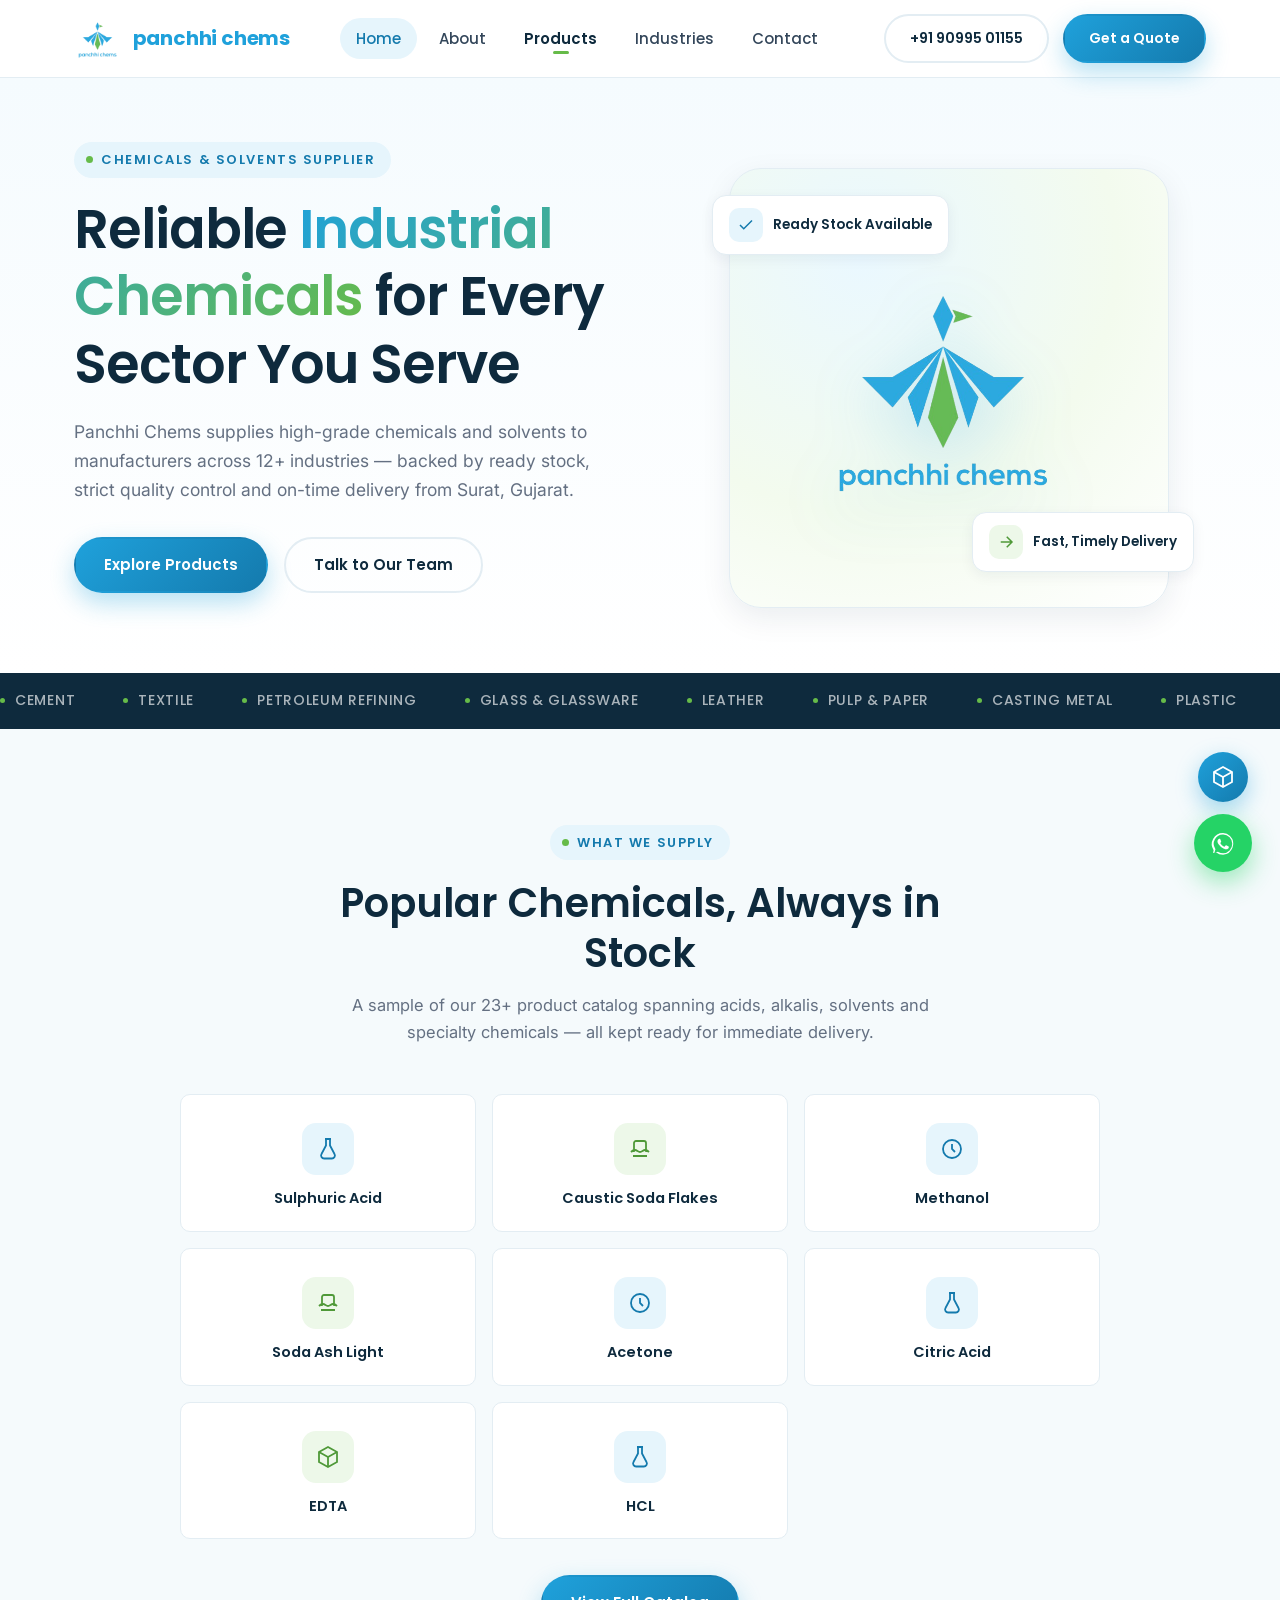
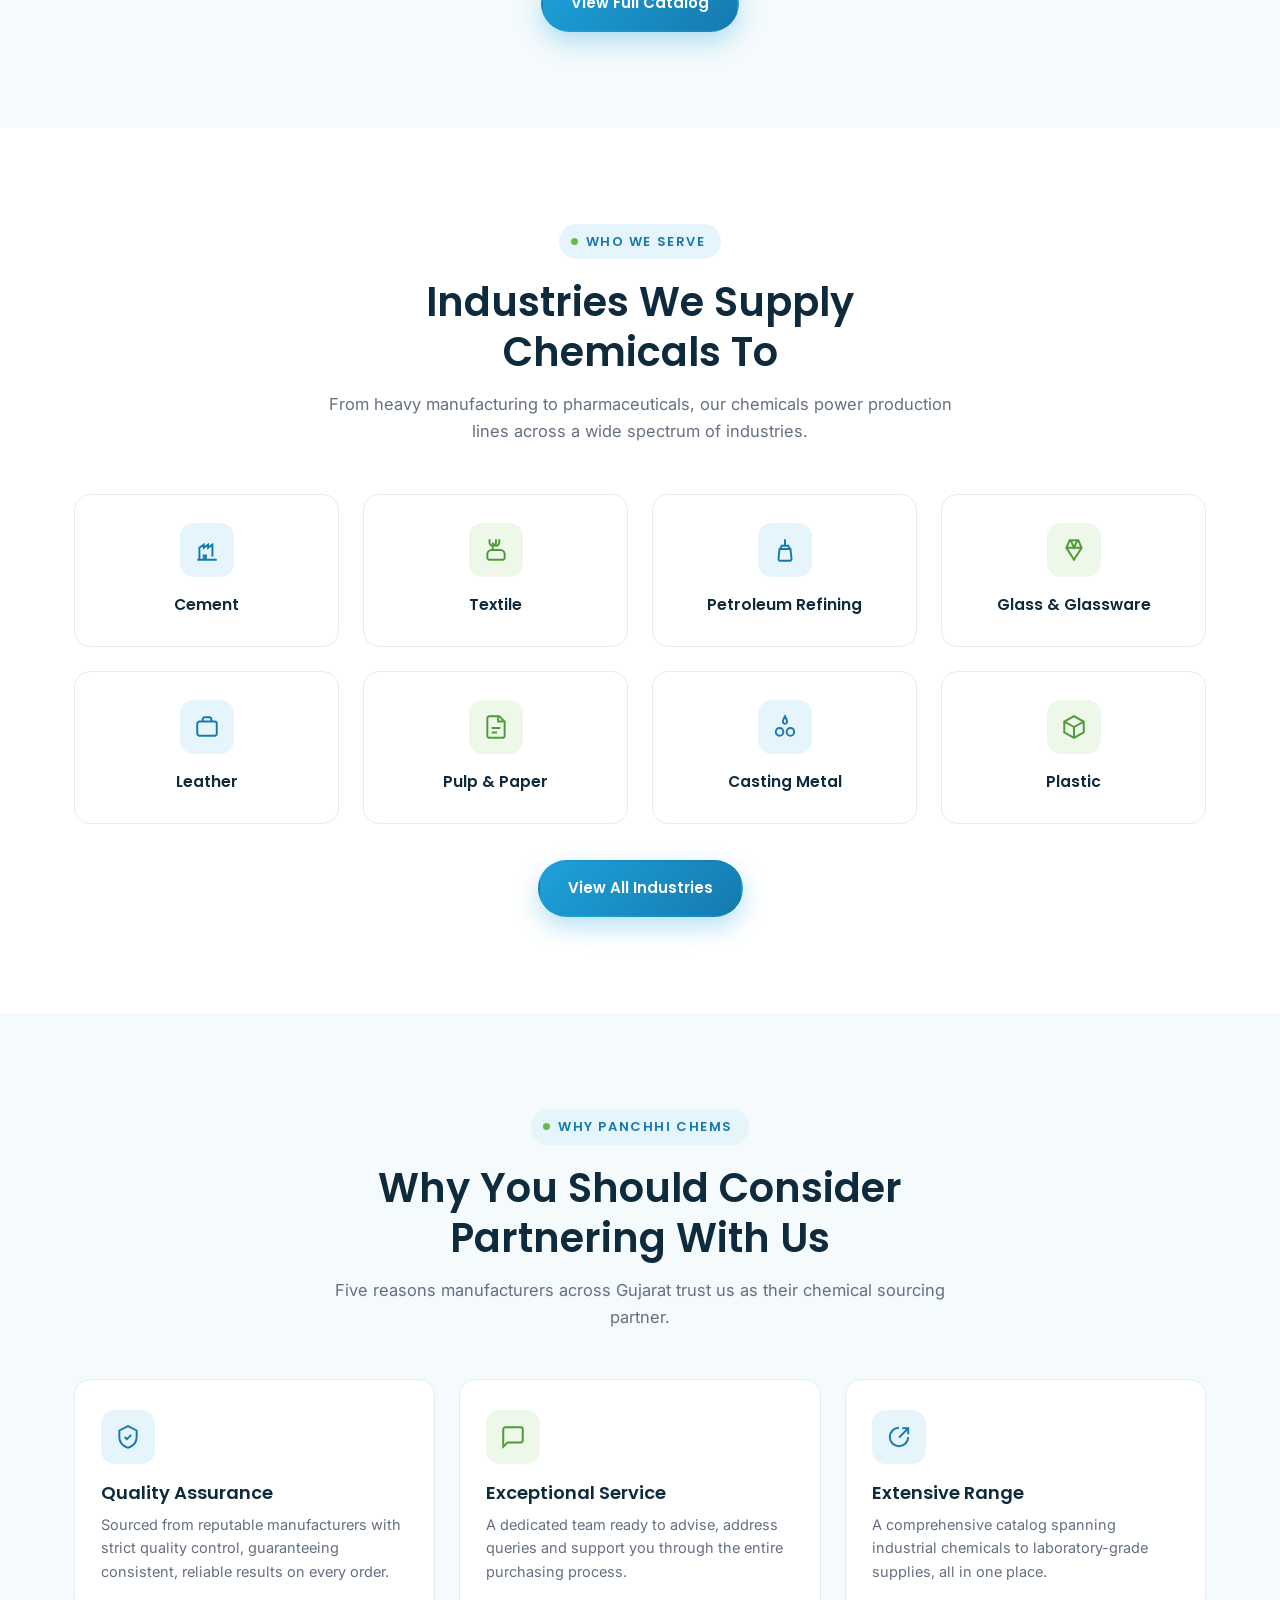
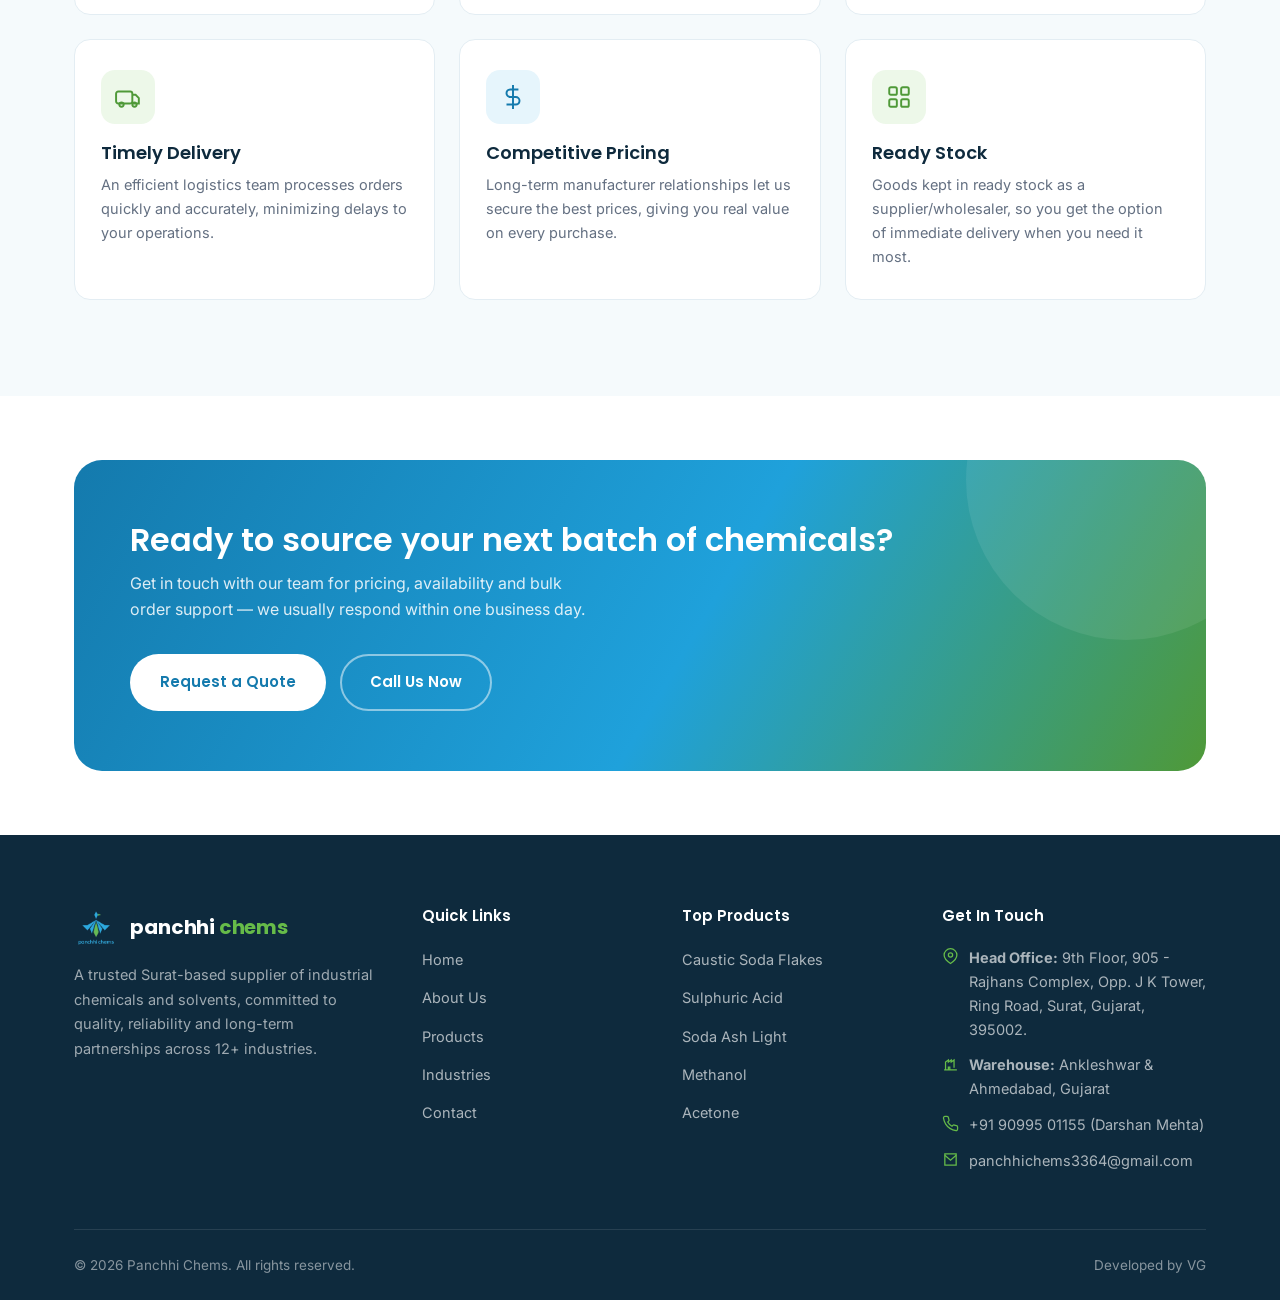
==== index.html @ f9dc0755 "Move website contents to repo root Flatten the website/ folder so all site files (HTML, css, js, ima" ====
<!DOCTYPE html>
<html lang="en">
<head>
<meta charset="UTF-8">
<meta name="viewport" content="width=device-width, initial-scale=1.0, maximum-scale=5.0, user-scalable=yes">
<title>Panchhi Chems | Industrial Chemicals & Solvents Supplier, Surat</title>
<meta name="description" content="Panchhi Chems is a Surat-based supplier of industrial chemicals and solvents serving cement, textile, pharmaceutical, plastic, food and 12+ other industries with ready stock and timely delivery.">
<link rel="icon" href="images/logo.png" type="image/png">
<link rel="preconnect" href="https://fonts.googleapis.com">
<link rel="preconnect" href="https://fonts.gstatic.com" crossorigin>
<link href="https://fonts.googleapis.com/css2?family=Inter:wght@400;500;600;700&family=Poppins:wght@500;600;700&display=swap" rel="stylesheet">
<link rel="stylesheet" href="css/style.css">
</head>
<body>

<!-- ================= HEADER ================= -->
<header class="site-header">
  <div class="header-inner container">
    <a href="index.html" class="brand">
      <img src="images/logo.png" alt="Panchhi Chems logo">
      <span class="brand-text">panchhi<span> chems</span></span>
    </a>
    <nav class="main-nav">
      <ul>
        <li><a href="index.html" class="active">Home</a></li>
        <li><a href="about.html">About</a></li>
        <li><a href="products.html">Products</a></li>
        <li><a href="industries.html">Industries</a></li>
        <li><a href="contact.html">Contact</a></li>
      </ul>
    </nav>
    <div class="header-actions">
      <a href="tel:+919099501155" class="btn btn-outline">+91 90995 01155</a>
      <a href="contact.html" class="btn btn-primary">Get a Quote</a>
      <button class="nav-toggle" aria-label="Toggle menu"><span></span><span></span><span></span></button>
    </div>
  </div>
</header>

<!-- ================= HERO ================= -->
<section class="hero">
  <div class="container hero-grid">
    <div class="hero-copy reveal in-view">
      <div class="eyebrow">Chemicals &amp; Solvents Supplier</div>
      <h1>Reliable <em>Industrial Chemicals</em> for Every Sector You Serve</h1>
      <p>Panchhi Chems supplies high-grade chemicals and solvents to manufacturers across 12+ industries — backed by ready stock, strict quality control and on-time delivery from Surat, Gujarat.</p>
      <div class="hero-actions">
        <a href="products.html" class="btn btn-primary">Explore Products</a>
        <a href="contact.html" class="btn btn-outline">Talk to Our Team</a>
      </div>
    </div>
    <div class="hero-art reveal in-view">
      <div class="hero-art-card">
        <img src="images/logo.png" alt="Panchhi Chems">
        <div class="hero-badge badge-1">
          <div class="dot">
            <svg width="18" height="18" viewBox="0 0 24 24" fill="none" stroke="currentColor" stroke-width="2"><path d="M20 6 9 17l-5-5"/></svg>
          </div>
          Ready Stock Available
        </div>
        <div class="hero-badge badge-2">
          <div class="dot">
            <svg width="18" height="18" viewBox="0 0 24 24" fill="none" stroke="currentColor" stroke-width="2"><path d="M5 12h14M13 5l7 7-7 7"/></svg>
          </div>
          Fast, Timely Delivery
        </div>
      </div>
    </div>
  </div>
</section>

<!-- ================= INDUSTRY MARQUEE ================= -->
<div class="strip">
  <div class="strip-track" id="marquee">
    <span>Cement</span><span>Textile</span><span>Petroleum Refining</span><span>Glass &amp; Glassware</span>
    <span>Leather</span><span>Pulp &amp; Paper</span><span>Casting Metal</span><span>Plastic</span>
    <span>Rubber</span><span>Pharmaceutical</span><span>Food</span><span>Granite &amp; Marble</span>
    <!-- duplicate for seamless loop -->
    <span>Cement</span><span>Textile</span><span>Petroleum Refining</span><span>Glass &amp; Glassware</span>
    <span>Leather</span><span>Pulp &amp; Paper</span><span>Casting Metal</span><span>Plastic</span>
    <span>Rubber</span><span>Pharmaceutical</span><span>Food</span><span>Granite &amp; Marble</span>
  </div>
</div>

<!-- ================= PRODUCTS PREVIEW ================= -->
<section class="section-pad bg-alt">
  <div class="container">
    <div class="section-head center reveal">
      <div class="eyebrow">What We Supply</div>
      <h2>Popular Chemicals, Always in Stock</h2>
      <p>A sample of our 23+ product catalog spanning acids, alkalis, solvents and specialty chemicals — all kept ready for immediate delivery.</p>
    </div>
    <div class="product-grid reveal" style="max-width:920px; margin:0 auto;">
      <div class="product-chip"><div class="pc-icon blue">
        <svg viewBox="0 0 24 24" fill="none" stroke="currentColor" stroke-width="1.8"><path d="M9 2h6M10 2v6.5L5.5 17a3 3 0 0 0 2.6 4.5h7.8a3 3 0 0 0 2.6-4.5L14 8.5V2"/></svg>
      </div><span>Sulphuric Acid</span></div>
      <div class="product-chip"><div class="pc-icon">
        <svg viewBox="0 0 24 24" fill="none" stroke="currentColor" stroke-width="1.8"><path d="M3 15s2-2 4-2 3 2 5 2 3-2 5-2 4 2 4 2M5 19h14M6 15V6a2 2 0 0 1 2-2h8a2 2 0 0 1 2 2v9"/></svg>
      </div><span>Caustic Soda Flakes</span></div>
      <div class="product-chip"><div class="pc-icon blue">
        <svg viewBox="0 0 24 24" fill="none" stroke="currentColor" stroke-width="1.8"><circle cx="12" cy="12" r="9"/><path d="M12 7v5l3 3"/></svg>
      </div><span>Methanol</span></div>
      <div class="product-chip"><div class="pc-icon">
        <svg viewBox="0 0 24 24" fill="none" stroke="currentColor" stroke-width="1.8"><path d="M3 15s2-2 4-2 3 2 5 2 3-2 5-2 4 2 4 2M5 19h14M6 15V6a2 2 0 0 1 2-2h8a2 2 0 0 1 2 2v9"/></svg>
      </div><span>Soda Ash Light</span></div>
      <div class="product-chip"><div class="pc-icon blue">
        <svg viewBox="0 0 24 24" fill="none" stroke="currentColor" stroke-width="1.8"><circle cx="12" cy="12" r="9"/><path d="M12 7v5l3 3"/></svg>
      </div><span>Acetone</span></div>
      <div class="product-chip"><div class="pc-icon blue">
        <svg viewBox="0 0 24 24" fill="none" stroke="currentColor" stroke-width="1.8"><path d="M9 2h6M10 2v6.5L5.5 17a3 3 0 0 0 2.6 4.5h7.8a3 3 0 0 0 2.6-4.5L14 8.5V2"/></svg>
      </div><span>Citric Acid</span></div>
      <div class="product-chip"><div class="pc-icon">
        <svg viewBox="0 0 24 24" fill="none" stroke="currentColor" stroke-width="1.8"><path d="M12 2 3 7v10l9 5 9-5V7l-9-5Z"/><path d="M3 7l9 5 9-5M12 12v10"/></svg>
      </div><span>EDTA</span></div>
      <div class="product-chip"><div class="pc-icon blue">
        <svg viewBox="0 0 24 24" fill="none" stroke="currentColor" stroke-width="1.8"><path d="M9 2h6M10 2v6.5L5.5 17a3 3 0 0 0 2.6 4.5h7.8a3 3 0 0 0 2.6-4.5L14 8.5V2"/></svg>
      </div><span>HCL</span></div>
    </div>
    <div style="text-align:center; margin-top:36px;">
      <a href="products.html" class="btn btn-primary">View Full Catalog</a>
    </div>
  </div>
</section>

<!-- ================= INDUSTRIES PREVIEW ================= -->
<section class="section-pad">
  <div class="container">
    <div class="section-head center reveal">
      <div class="eyebrow">Who We Serve</div>
      <h2>Industries We Supply Chemicals To</h2>
      <p>From heavy manufacturing to pharmaceuticals, our chemicals power production lines across a wide spectrum of industries.</p>
    </div>
    <div class="grid grid-4" id="industryPreview">
      <div class="card industry-card reveal">
        <div class="icon-box"><svg viewBox="0 0 24 24" fill="none" stroke="currentColor" stroke-width="1.8"><path d="M3 21h18M5 21V10l4-3v3l4-3v3l4-3v11M9 21v-4h2v4"/></svg></div>
        <h3>Cement</h3>
      </div>
      <div class="card industry-card reveal">
        <div class="icon-box alt"><svg viewBox="0 0 24 24" fill="none" stroke="currentColor" stroke-width="1.8"><path d="M6 2v3a3 3 0 0 0 3 3 3 3 0 0 0 3-3V2M9 8v3M15 2v3a3 3 0 0 1-6 0M18 21H6a2 2 0 0 1-2-2v-3a4 4 0 0 1 4-4h8a4 4 0 0 1 4 4v3a2 2 0 0 1-2 2Z"/></svg></div>
        <h3>Textile</h3>
      </div>
      <div class="card industry-card reveal">
        <div class="icon-box"><svg viewBox="0 0 24 24" fill="none" stroke="currentColor" stroke-width="1.8"><path d="M12 2v6M9 8h6l1.5 3H7.5L9 8ZM7 11h10l1 9a2 2 0 0 1-2 2H8a2 2 0 0 1-2-2l1-9Z"/></svg></div>
        <h3>Petroleum Refining</h3>
      </div>
      <div class="card industry-card reveal">
        <div class="icon-box alt"><svg viewBox="0 0 24 24" fill="none" stroke="currentColor" stroke-width="1.8"><path d="M8 3h8l3 7-7 11L5 10l3-7ZM5 10h14M9 3l3 7 3-7"/></svg></div>
        <h3>Glass &amp; Glassware</h3>
      </div>
      <div class="card industry-card reveal">
        <div class="icon-box"><svg viewBox="0 0 24 24" fill="none" stroke="currentColor" stroke-width="1.8"><rect x="3" y="7" width="18" height="13" rx="2"/><path d="M8 7V5a2 2 0 0 1 2-2h4a2 2 0 0 1 2 2v2"/></svg></div>
        <h3>Leather</h3>
      </div>
      <div class="card industry-card reveal">
        <div class="icon-box alt"><svg viewBox="0 0 24 24" fill="none" stroke="currentColor" stroke-width="1.8"><path d="M6 2h9l5 5v13a2 2 0 0 1-2 2H6a2 2 0 0 1-2-2V4a2 2 0 0 1 2-2Z"/><path d="M14 2v5h5M8 13h8M8 17h5"/></svg></div>
        <h3>Pulp &amp; Paper</h3>
      </div>
      <div class="card industry-card reveal">
        <div class="icon-box"><svg viewBox="0 0 24 24" fill="none" stroke="currentColor" stroke-width="1.8"><path d="M12 2c1.5 2.5 2 4 2 5.5A2 2 0 0 1 12 9a2 2 0 0 1-2-1.5C10 6 10.5 4.5 12 2ZM7 13c2 0 3.5 1.5 3.5 3.5S9 20 7 20s-3.5-1.5-3.5-3.5S5 13 7 13ZM17 13c2 0 3.5 1.5 3.5 3.5S19 20 17 20s-3.5-1.5-3.5-3.5S15 13 17 13Z"/></svg></div>
        <h3>Casting Metal</h3>
      </div>
      <div class="card industry-card reveal">
        <div class="icon-box alt"><svg viewBox="0 0 24 24" fill="none" stroke="currentColor" stroke-width="1.8"><path d="M12 2 3 7v10l9 5 9-5V7l-9-5ZM3 7l9 5 9-5M12 12v10"/></svg></div>
        <h3>Plastic</h3>
      </div>
    </div>
    <div style="text-align:center; margin-top:36px;">
      <a href="industries.html" class="btn btn-primary">View All Industries</a>
    </div>
  </div>
</section>

<!-- ================= WHY CHOOSE US ================= -->
<section class="section-pad bg-alt">
  <div class="container">
    <div class="section-head center reveal">
      <div class="eyebrow">Why Panchhi Chems</div>
      <h2>Why You Should Consider Partnering With Us</h2>
      <p>Five reasons manufacturers across Gujarat trust us as their chemical sourcing partner.</p>
    </div>
    <div class="grid grid-3 feature-grid">
      <div class="card reveal">
        <div class="icon-box"><svg viewBox="0 0 24 24" fill="none" stroke="currentColor" stroke-width="1.8"><path d="M12 2 4 6v6c0 5 3.5 8.5 8 10 4.5-1.5 8-5 8-10V6l-8-4Z"/><path d="m9 12 2 2 4-4"/></svg></div>
        <h3>Quality Assurance</h3>
        <p>Sourced from reputable manufacturers with strict quality control, guaranteeing consistent, reliable results on every order.</p>
      </div>
      <div class="card reveal">
        <div class="icon-box alt"><svg viewBox="0 0 24 24" fill="none" stroke="currentColor" stroke-width="1.8"><path d="M21 15a2 2 0 0 1-2 2H7l-4 4V5a2 2 0 0 1 2-2h14a2 2 0 0 1 2 2v10Z"/></svg></div>
        <h3>Exceptional Service</h3>
        <p>A dedicated team ready to advise, address queries and support you through the entire purchasing process.</p>
      </div>
      <div class="card reveal">
        <div class="icon-box"><svg viewBox="0 0 24 24" fill="none" stroke="currentColor" stroke-width="1.8"><path d="M20.5 12a8.5 8.5 0 1 1-8.5-8.5M20.5 4 12 12.5"/><path d="M15 4h5.5V9.5"/></svg></div>
        <h3>Extensive Range</h3>
        <p>A comprehensive catalog spanning industrial chemicals to laboratory-grade supplies, all in one place.</p>
      </div>
      <div class="card reveal">
        <div class="icon-box alt"><svg viewBox="0 0 24 24" fill="none" stroke="currentColor" stroke-width="1.8"><rect x="1" y="7" width="15" height="11" rx="2"/><path d="M16 10h3l3 3v5h-6M6 21a2 2 0 1 0 0-4 2 2 0 0 0 0 4ZM18 21a2 2 0 1 0 0-4 2 2 0 0 0 0 4Z"/></svg></div>
        <h3>Timely Delivery</h3>
        <p>An efficient logistics team processes orders quickly and accurately, minimizing delays to your operations.</p>
      </div>
      <div class="card reveal">
        <div class="icon-box"><svg viewBox="0 0 24 24" fill="none" stroke="currentColor" stroke-width="1.8"><path d="M12 1v22M17 5H9.5a3.5 3.5 0 0 0 0 7h5a3.5 3.5 0 0 1 0 7H6"/></svg></div>
        <h3>Competitive Pricing</h3>
        <p>Long-term manufacturer relationships let us secure the best prices, giving you real value on every purchase.</p>
      </div>
      <div class="card reveal">
        <div class="icon-box alt"><svg viewBox="0 0 24 24" fill="none" stroke="currentColor" stroke-width="1.8"><rect x="3" y="3" width="7" height="7" rx="1.5"/><rect x="14" y="3" width="7" height="7" rx="1.5"/><rect x="3" y="14" width="7" height="7" rx="1.5"/><rect x="14" y="14" width="7" height="7" rx="1.5"/></svg></div>
        <h3>Ready Stock</h3>
        <p>Goods kept in ready stock as a supplier/wholesaler, so you get the option of immediate delivery when you need it most.</p>
      </div>
    </div>
  </div>
</section>

<!-- ================= CTA BAND ================= -->
<section class="section-pad-sm">
  <div class="container">
    <div class="cta-band reveal">
      <div>
        <h2>Ready to source your next batch of chemicals?</h2>
        <p>Get in touch with our team for pricing, availability and bulk order support — we usually respond within one business day.</p>
      </div>
      <div class="cta-actions">
        <a href="contact.html" class="btn btn-light">Request a Quote</a>
        <a href="tel:+919099501155" class="btn btn-outline" style="border-color:rgba(255,255,255,0.5); color:#fff;">Call Us Now</a>
      </div>
    </div>
  </div>
</section>

<!-- ================= FOOTER ================= -->
<footer class="site-footer">
  <div class="container">
    <div class="footer-top">
      <div class="footer-brand">
        <a href="index.html" class="brand">
          <img src="images/logo.png" alt="Panchhi Chems logo" style="height:40px;">
          <span class="brand-text">panchhi<span> chems</span></span>
        </a>
        <p>A trusted Surat-based supplier of industrial chemicals and solvents, committed to quality, reliability and long-term partnerships across 12+ industries.</p>
      </div>
      <div class="footer-col">
        <h4>Quick Links</h4>
        <ul>
          <li><a href="index.html">Home</a></li>
          <li><a href="about.html">About Us</a></li>
          <li><a href="products.html">Products</a></li>
          <li><a href="industries.html">Industries</a></li>
          <li><a href="contact.html">Contact</a></li>
        </ul>
      </div>
      <div class="footer-col">
        <h4>Top Products</h4>
        <ul>
          <li><a href="products.html">Caustic Soda Flakes</a></li>
          <li><a href="products.html">Sulphuric Acid</a></li>
          <li><a href="products.html">Soda Ash Light</a></li>
          <li><a href="products.html">Methanol</a></li>
          <li><a href="products.html">Acetone</a></li>
        </ul>
      </div>
      <div class="footer-col">
        <h4>Get In Touch</h4>
        <ul>
          <li class="contact-line">
            <svg viewBox="0 0 24 24" fill="none" stroke="currentColor" stroke-width="1.8"><path d="M21 10c0 6-9 12-9 12s-9-6-9-12a9 9 0 0 1 18 0Z"/><circle cx="12" cy="10" r="3"/></svg>
            <span><strong>Head Office:</strong> 9th Floor, 905 - Rajhans Complex, Opp. J K Tower, Ring Road, Surat, Gujarat, 395002.</span>
          </li>
          <li class="contact-line">
            <svg viewBox="0 0 24 24" fill="none" stroke="currentColor" stroke-width="1.8"><path d="M3 21h18M5 21V10l4-3v3l4-3v3l4-3v11M9 21v-4h2v4"/></svg>
            <span><strong>Warehouse:</strong> Ankleshwar &amp; Ahmedabad, Gujarat</span>
          </li>
          <li class="contact-line">
            <svg viewBox="0 0 24 24" fill="none" stroke="currentColor" stroke-width="1.8"><path d="M22 16.92v3a2 2 0 0 1-2.18 2 19.8 19.8 0 0 1-8.63-3.07 19.5 19.5 0 0 1-6-6 19.8 19.8 0 0 1-3.07-8.67A2 2 0 0 1 4.11 2h3a2 2 0 0 1 2 1.72c.13.96.36 1.9.7 2.81a2 2 0 0 1-.45 2.11L8.09 9.91a16 16 0 0 0 6 6l1.27-1.27a2 2 0 0 1 2.11-.45c.9.34 1.85.57 2.81.7A2 2 0 0 1 22 16.92Z"/></svg>
            <a href="tel:+919099501155">+91 90995 01155 (Darshan Mehta)</a>
          </li>
          <li class="contact-line">
            <svg viewBox="0 0 24 24" fill="none" stroke="currentColor" stroke-width="1.8"><path d="M4 4h16v16H4z" fill="none"/><path d="m4 6 8 7 8-7"/></svg>
            <a href="mailto:panchhichems3364@gmail.com">panchhichems3364@gmail.com</a>
          </li>
        </ul>
      </div>
    </div>
    <div class="footer-bottom">
      <span>&copy; <span id="year"></span> Panchhi Chems. All rights reserved.</span>
      <span>Developed by VG</span>
    </div>
  </div>
</footer>

<a href="products.html" class="product-float" aria-label="Browse our products">
  <svg viewBox="0 0 24 24" fill="none" stroke="currentColor" stroke-width="1.8"><path d="M12 2 3 7v10l9 5 9-5V7l-9-5Z"/><path d="M3 7l9 5 9-5M12 12v10"/></svg>
  <span class="product-tip">Browse Products</span>
</a>

<a href="https://wa.me/919099501155?text=Hello%20Panchhi%20Chems%2C%20I%27m%20interested%20in%20your%20chemical%20products.%20Could%20you%20share%20more%20details%3F" target="_blank" rel="noopener" class="whatsapp-float" aria-label="Chat with us on WhatsApp">
  <svg viewBox="0 0 24 24" fill="currentColor"><path d="M17.6 6.32A8.86 8.86 0 0 0 12.05 4a8.9 8.9 0 0 0-7.55 13.75L4 20l2.35-.62a8.87 8.87 0 0 0 5.7 2.08h.01a8.9 8.9 0 0 0 5.54-15.14ZM12.06 20.13h-.01a7.4 7.4 0 0 1-3.77-1.03l-.27-.16-2.8.73.75-2.73-.18-.28a7.4 7.4 0 0 1 6.28-11.4 7.35 7.35 0 0 1 7.34 7.36 7.4 7.4 0 0 1-7.34 7.51Zm4.05-5.52c-.22-.11-1.3-.64-1.5-.72s-.35-.11-.5.11-.58.72-.71.87-.26.17-.48.06a6.1 6.1 0 0 1-1.79-1.1 6.7 6.7 0 0 1-1.24-1.54c-.13-.22 0-.34.1-.45.1-.1.22-.26.33-.39.11-.13.15-.22.22-.37a.4.4 0 0 1 0-.39c-.06-.11-.5-1.2-.68-1.65-.18-.43-.36-.37-.5-.38h-.43a.82.82 0 0 0-.59.28 2.5 2.5 0 0 0-.78 1.86 4.35 4.35 0 0 0 .91 2.3 9.98 9.98 0 0 0 3.83 3.39c.54.23.96.37 1.28.47a3.08 3.08 0 0 0 1.42.09c.43-.06 1.3-.53 1.49-1.04.18-.51.18-.95.13-1.04-.05-.1-.2-.16-.42-.27Z"/></svg>
  <span class="whatsapp-tip">Chat on WhatsApp</span>
</a>

<button class="back-top" aria-label="Back to top">
  <svg width="18" height="18" viewBox="0 0 24 24" fill="none" stroke="currentColor" stroke-width="2.4"><path d="m18 15-6-6-6 6"/></svg>
</button>

<script src="js/script.js"></script>
</body>
</html>
---- css/style.css ----
/* ==========================================================================
   Panchhi Chems — Global Stylesheet
   ========================================================================== */

:root {
  --blue: #1FA1DB;
  --blue-dark: #147AAD;
  --blue-light: #E6F5FC;
  --green: #66BB49;
  --green-dark: #4F9938;
  --green-light: #EDF8E9;
  --navy: #0E2A3D;
  --text: #33465A;
  --text-light: #647082;
  --bg: #FFFFFF;
  --bg-alt: #F5FAFC;
  --border: #E3EDF3;
  --shadow: 0 10px 30px rgba(14, 42, 61, 0.08);
  --shadow-sm: 0 4px 14px rgba(14, 42, 61, 0.06);
  --radius: 16px;
  --radius-sm: 10px;
  --container: 1180px;
  --ff-head: 'Poppins', 'Segoe UI', sans-serif;
  --ff-body: 'Inter', 'Segoe UI', sans-serif;
}

* { margin: 0; padding: 0; box-sizing: border-box; }

html { scroll-behavior: smooth; }

body {
  font-family: var(--ff-body);
  color: var(--text);
  background: var(--bg);
  line-height: 1.65;
  -webkit-font-smoothing: antialiased;
  overflow-x: hidden;
}

img { max-width: 100%; display: block; }

a { text-decoration: none; color: inherit; }

ul { list-style: none; }

h1, h2, h3, h4 {
  font-family: var(--ff-head);
  color: var(--navy);
  font-weight: 600;
  line-height: 1.25;
}

.container {
  max-width: var(--container);
  margin: 0 auto;
  padding: 0 24px;
  position: relative;
}

section { position: relative; }

.eyebrow {
  display: inline-flex;
  align-items: center;
  gap: 8px;
  font-family: var(--ff-head);
  font-size: 13px;
  font-weight: 600;
  letter-spacing: 0.12em;
  text-transform: uppercase;
  color: var(--blue-dark);
  background: var(--blue-light);
  padding: 7px 16px 7px 12px;
  border-radius: 999px;
  margin-bottom: 18px;
}

.eyebrow::before {
  content: "";
  width: 7px;
  height: 7px;
  border-radius: 50%;
  background: var(--green);
  flex-shrink: 0;
}

.section-head {
  max-width: 640px;
  margin: 0 0 48px;
}

.section-head.center {
  margin-left: auto;
  margin-right: auto;
  text-align: center;
}

.section-head h2 {
  font-size: clamp(28px, 3.6vw, 40px);
  margin-bottom: 14px;
}

.section-head p {
  color: var(--text-light);
  font-size: 16.5px;
}

.section-pad { padding: 96px 0; }
.section-pad-sm { padding: 64px 0; }

.bg-alt { background: var(--bg-alt); }

/* ---------- Decorative background shapes (echoes brochure geometric motif) ---------- */
.deco-lines {
  position: absolute;
  inset: 0;
  overflow: hidden;
  pointer-events: none;
  z-index: 0;
}

.deco-lines svg { position: absolute; opacity: 0.5; }

.wave-divider {
  display: block;
  width: 100%;
  line-height: 0;
}

.wave-divider svg { width: 100%; height: auto; display: block; }

/* ---------- Buttons ---------- */
.btn {
  display: inline-flex;
  align-items: center;
  justify-content: center;
  gap: 8px;
  font-family: var(--ff-head);
  font-weight: 600;
  font-size: 15px;
  padding: 14px 28px;
  border-radius: 999px;
  border: 2px solid transparent;
  cursor: pointer;
  transition: transform 0.25s ease, box-shadow 0.25s ease, background 0.25s ease, color 0.25s ease, border-color 0.25s ease;
  white-space: nowrap;
}

.btn-primary {
  background: linear-gradient(135deg, var(--blue), var(--blue-dark));
  color: #fff;
  box-shadow: 0 10px 24px rgba(31, 161, 219, 0.32);
}

.btn-primary:hover { transform: translateY(-3px); box-shadow: 0 14px 30px rgba(31, 161, 219, 0.42); }

.btn-outline {
  background: transparent;
  border-color: var(--border);
  color: var(--navy);
}

.btn-outline:hover { border-color: var(--blue); color: var(--blue-dark); transform: translateY(-3px); }

.btn-light {
  background: #fff;
  color: var(--blue-dark);
}
.btn-light:hover { transform: translateY(-3px); box-shadow: 0 14px 30px rgba(0,0,0,0.15); }

.btn-block { width: 100%; }

/* ==========================================================================
   Header
   ========================================================================== */
.site-header {
  position: sticky;
  top: 0;
  z-index: 999;
  background: rgba(255, 255, 255, 0.9);
  backdrop-filter: blur(10px);
  border-bottom: 1px solid var(--border);
}

.header-inner {
  display: flex;
  align-items: center;
  justify-content: space-between;
  padding: 14px 24px;
  gap: 20px;
}

.brand {
  display: flex;
  align-items: center;
  gap: 10px;
}

.brand img { height: 42px; width: auto; }

.brand-text {
  font-family: var(--ff-head);
  font-weight: 700;
  font-size: 20px;
  color: var(--blue);
  letter-spacing: -0.01em;
}

.brand-text span { color: var(--blue); }

.main-nav ul {
  display: flex;
  align-items: center;
  gap: 6px;
}

.main-nav a {
  font-family: var(--ff-head);
  font-weight: 500;
  font-size: 15px;
  color: var(--text);
  padding: 10px 16px;
  border-radius: 999px;
  transition: background 0.2s ease, color 0.2s ease;
}

.main-nav a:hover,
.main-nav a.active {
  background: var(--blue-light);
  color: var(--blue-dark);
}

/* Products is our core offering — give it a small persistent accent
   (independent of the blue "current page" state) so it stands out */
.main-nav li:nth-child(3) a {
  position: relative;
  font-weight: 600;
  color: var(--navy);
}
.main-nav li:nth-child(3) a::after {
  content: "";
  position: absolute;
  left: 50%;
  bottom: 5px;
  transform: translateX(-50%);
  width: 16px;
  height: 3px;
  border-radius: 2px;
  background: var(--green);
}

.header-actions { display: flex; align-items: center; gap: 14px; }

.header-actions .btn { padding: 11px 24px; font-size: 14px; }

.nav-toggle {
  display: none;
  flex-direction: column;
  gap: 5px;
  background: none;
  border: none;
  cursor: pointer;
  padding: 6px;
}

.nav-toggle span {
  width: 24px;
  height: 2px;
  background: var(--navy);
  border-radius: 2px;
  transition: transform 0.25s ease, opacity 0.25s ease;
}

/* ==========================================================================
   Hero
   ========================================================================== */
.hero {
  padding: 64px 0 40px;
  background: linear-gradient(180deg, #F5FBFE 0%, #FFFFFF 100%);
  overflow: hidden;
}

.hero-grid {
  display: grid;
  grid-template-columns: 1.05fr 0.95fr;
  gap: 48px;
  align-items: center;
}

.hero-copy h1 {
  font-size: clamp(34px, 4.6vw, 54px);
  letter-spacing: -0.02em;
  margin-bottom: 20px;
}

.hero-copy h1 em {
  font-style: normal;
  background: linear-gradient(135deg, var(--blue), var(--green));
  -webkit-background-clip: text;
  background-clip: text;
  color: transparent;
}

.hero-copy p {
  font-size: 17.5px;
  color: var(--text-light);
  max-width: 520px;
  margin-bottom: 32px;
}

.hero-actions { display: flex; gap: 16px; flex-wrap: wrap; margin-bottom: 40px; }

.hero-stats {
  display: flex;
  gap: 36px;
  flex-wrap: wrap;
}

.hero-stats .stat-num {
  font-family: var(--ff-head);
  font-size: 30px;
  font-weight: 700;
  color: var(--navy);
}
.hero-stats .stat-num span { color: var(--blue); }
.hero-stats .stat-label { font-size: 13.5px; color: var(--text-light); }

.hero-art {
  position: relative;
  display: flex;
  align-items: center;
  justify-content: center;
}

.hero-art-card {
  position: relative;
  width: 100%;
  max-width: 440px;
  aspect-ratio: 1 / 1;
  border-radius: 32px;
  background: radial-gradient(circle at 30% 20%, #EAF8FF 0%, #F3FBEE 55%, #ffffff 100%);
  border: 1px solid var(--border);
  display: flex;
  align-items: center;
  justify-content: center;
  box-shadow: var(--shadow);
}

.hero-art-card img {
  width: 62%;
  filter: drop-shadow(0 18px 30px rgba(31,161,219,0.25));
  animation: float 5s ease-in-out infinite;
}

@keyframes float {
  0%, 100% { transform: translateY(0); }
  50% { transform: translateY(-14px); }
}

.hero-badge {
  position: absolute;
  background: #fff;
  border: 1px solid var(--border);
  box-shadow: var(--shadow-sm);
  border-radius: 14px;
  padding: 12px 16px;
  display: flex;
  align-items: center;
  gap: 10px;
  font-family: var(--ff-head);
  font-weight: 600;
  font-size: 13.5px;
  color: var(--navy);
}

.hero-badge.badge-1 { top: 6%; left: -4%; }
.hero-badge.badge-2 { bottom: 8%; right: -6%; }

.hero-badge .dot {
  width: 34px; height: 34px; border-radius: 10px;
  display: flex; align-items: center; justify-content: center;
  background: var(--green-light); color: var(--green-dark);
  flex-shrink: 0;
}
.hero-badge.badge-1 .dot { background: var(--blue-light); color: var(--blue-dark); }

/* ==========================================================================
   Marquee strip (industries ticker)
   ========================================================================== */
.strip {
  background: var(--navy);
  padding: 16px 0;
  overflow: hidden;
}
.strip-track {
  display: flex;
  gap: 48px;
  width: max-content;
  animation: marquee 28s linear infinite;
}
.strip-track span {
  font-family: var(--ff-head);
  font-size: 14px;
  font-weight: 500;
  letter-spacing: 0.05em;
  text-transform: uppercase;
  color: rgba(255,255,255,0.65);
  display: flex;
  align-items: center;
  gap: 10px;
  white-space: nowrap;
}
.strip-track span::before {
  content: "";
  width: 5px; height: 5px; border-radius: 50%;
  background: var(--green);
}
@keyframes marquee {
  from { transform: translateX(0); }
  to { transform: translateX(-50%); }
}

/* ==========================================================================
   Cards: Industries / Why-us / Products
   ========================================================================== */
.grid {
  display: grid;
  gap: 24px;
}
.grid-4 { grid-template-columns: repeat(4, 1fr); }
.grid-3 { grid-template-columns: repeat(3, 1fr); }
.grid-2 { grid-template-columns: repeat(2, 1fr); }

.card {
  background: #fff;
  border: 1px solid var(--border);
  border-radius: var(--radius);
  padding: 30px 26px;
  transition: transform 0.25s ease, box-shadow 0.25s ease, border-color 0.25s ease;
}
.card:hover {
  transform: translateY(-6px);
  box-shadow: var(--shadow);
  border-color: transparent;
}

.icon-box {
  width: 54px;
  height: 54px;
  border-radius: 14px;
  display: flex;
  align-items: center;
  justify-content: center;
  background: var(--blue-light);
  color: var(--blue-dark);
  margin-bottom: 18px;
}
.icon-box svg { width: 26px; height: 26px; }

.icon-box.alt { background: var(--green-light); color: var(--green-dark); }

.card h3 {
  font-size: 18px;
  margin-bottom: 8px;
}
.card p {
  color: var(--text-light);
  font-size: 14.5px;
}

.industry-card {
  text-align: center;
  padding: 28px 18px;
}
.industry-card .icon-box {
  margin-left: auto;
  margin-right: auto;
}
.industry-card h3 { font-size: 15.5px; margin-bottom: 4px; }
.industry-card p { font-size: 13px; }

/* Why-us numbered list style */
.feature-row {
  display: flex;
  gap: 20px;
  padding: 26px 0;
  border-bottom: 1px solid var(--border);
}
.feature-row:last-child { border-bottom: none; }
.feature-num {
  font-family: var(--ff-head);
  font-weight: 700;
  font-size: 15px;
  color: var(--blue);
  width: 46px;
  height: 46px;
  border-radius: 50%;
  border: 2px solid var(--blue-light);
  display: flex;
  align-items: center;
  justify-content: center;
  flex-shrink: 0;
}
.feature-row h3 { font-size: 18px; margin-bottom: 6px; }
.feature-row p { color: var(--text-light); font-size: 15px; }

/* ==========================================================================
   CTA band
   ========================================================================== */
.cta-band {
  background: linear-gradient(120deg, var(--blue-dark), var(--blue) 55%, var(--green-dark));
  border-radius: 28px;
  padding: 60px 56px;
  display: flex;
  align-items: center;
  justify-content: space-between;
  gap: 32px;
  flex-wrap: wrap;
  color: #fff;
  position: relative;
  overflow: hidden;
}
.cta-band::after {
  content: "";
  position: absolute;
  width: 320px; height: 320px;
  background: rgba(255,255,255,0.08);
  border-radius: 50%;
  top: -140px; right: -80px;
}
.cta-band h2 { color: #fff; font-size: clamp(24px, 3vw, 32px); margin-bottom: 10px; }
.cta-band p { color: rgba(255,255,255,0.85); max-width: 460px; }
.cta-actions { display: flex; gap: 14px; flex-wrap: wrap; position: relative; z-index: 1; }

/* ==========================================================================
   Page header (inner pages)
   ========================================================================== */
.page-header {
  padding: 64px 0 56px;
  background: linear-gradient(180deg, #F5FBFE 0%, #FFFFFF 100%);
  text-align: center;
}
.page-header h1 { font-size: clamp(32px, 4.4vw, 46px); margin-bottom: 14px; }
.page-header p { color: var(--text-light); max-width: 600px; margin: 0 auto; font-size: 16.5px; }
.breadcrumb {
  display: flex; align-items: center; justify-content: center; gap: 8px;
  font-size: 13.5px; color: var(--text-light); margin-bottom: 18px;
  font-family: var(--ff-head); font-weight: 500;
}
.breadcrumb .sep { opacity: 0.5; }
.breadcrumb .current { color: var(--blue-dark); }

/* ==========================================================================
   About page specifics
   ========================================================================== */
.split {
  display: grid;
  grid-template-columns: 1fr 1fr;
  gap: 56px;
  align-items: center;
}
.split p + p { margin-top: 14px; }
.about-visual {
  position: relative;
  border-radius: 28px;
  background: linear-gradient(150deg, var(--blue-light), var(--green-light));
  padding: 48px;
  display: flex;
  align-items: center;
  justify-content: center;
  border: 1px solid var(--border);
}
.about-visual img { width: 70%; }

.mini-stats {
  display: grid;
  grid-template-columns: repeat(3, 1fr);
  gap: 18px;
  margin-top: 36px;
}
.mini-stat {
  background: var(--bg-alt);
  border: 1px solid var(--border);
  border-radius: var(--radius-sm);
  padding: 20px 16px;
  text-align: center;
}
.mini-stat .num { font-family: var(--ff-head); font-weight: 700; font-size: 26px; color: var(--blue-dark); }
.mini-stat .lbl { font-size: 12.5px; color: var(--text-light); margin-top: 4px; }

.values-grid { margin-top: 20px; }

.mv-card { padding: 38px; }

/* ==========================================================================
   Products page
   ========================================================================== */
.products-toolbar {
  display: flex;
  align-items: center;
  justify-content: space-between;
  gap: 20px;
  flex-wrap: wrap;
  margin-bottom: 40px;
}

.search-box {
  position: relative;
  flex: 1;
  min-width: 260px;
  max-width: 420px;
}
.search-box input {
  width: 100%;
  padding: 13px 20px 13px 46px;
  border-radius: 999px;
  border: 1.5px solid var(--border);
  font-family: var(--ff-body);
  font-size: 14.5px;
  outline: none;
  transition: border-color 0.2s ease, box-shadow 0.2s ease;
  background: #fff;
}
.search-box input:focus { border-color: var(--blue); box-shadow: 0 0 0 4px var(--blue-light); }
.search-box svg {
  position: absolute; left: 18px; top: 50%; transform: translateY(-50%);
  width: 18px; height: 18px; color: var(--text-light);
}

.filter-chips { display: flex; gap: 10px; flex-wrap: wrap; }
.filter-chip {
  font-family: var(--ff-head);
  font-size: 13.5px;
  font-weight: 600;
  padding: 9px 18px;
  border-radius: 999px;
  border: 1.5px solid var(--border);
  background: #fff;
  color: var(--text);
  cursor: pointer;
  transition: all 0.2s ease;
}
.filter-chip:hover { border-color: var(--blue); color: var(--blue-dark); }
.filter-chip.active {
  background: var(--navy);
  border-color: var(--navy);
  color: #fff;
}

.product-category { margin-bottom: 48px; }
.product-category:last-child { margin-bottom: 0; }

.category-head {
  display: flex;
  align-items: center;
  flex-wrap: wrap;
  row-gap: 8px;
  gap: 14px;
  margin-bottom: 22px;
}
.category-head h2 { font-size: 22px; margin-right: auto; }
.category-head .count {
  font-family: var(--ff-head);
  font-size: 12.5px;
  font-weight: 600;
  color: var(--blue-dark);
  background: var(--blue-light);
  padding: 4px 12px;
  border-radius: 999px;
}
.category-line { flex: 1; height: 1px; background: var(--border); }

.product-grid {
  display: grid;
  grid-template-columns: repeat(3, 1fr);
  gap: 16px;
}

.product-chip {
  position: relative;
  display: flex;
  flex-direction: column;
  align-items: center;
  justify-content: center;
  text-align: center;
  gap: 14px;
  background: #fff;
  border: 1px solid var(--border);
  border-radius: var(--radius-sm);
  padding: 28px 16px 22px;
  overflow: hidden;
  transition: transform 0.2s ease, box-shadow 0.2s ease, border-color 0.2s ease;
}
.product-chip::before {
  content: "";
  position: absolute;
  top: 0; left: 0; right: 0;
  height: 3px;
  background: var(--green);
  transform: scaleX(0);
  transition: transform 0.25s ease;
}
.product-chip:hover {
  transform: translateY(-5px);
  box-shadow: var(--shadow-sm);
  border-color: transparent;
}
.product-chip:hover::before { transform: scaleX(1); }
.product-chip .pc-icon {
  width: 52px; height: 52px;
  border-radius: 14px;
  background: var(--green-light);
  color: var(--green-dark);
  display: flex; align-items: center; justify-content: center;
  flex-shrink: 0;
}
.product-chip .pc-icon svg { width: 24px; height: 24px; }
.product-chip span {
  font-family: var(--ff-head);
  font-weight: 600;
  font-size: 14.5px;
  color: var(--navy);
  line-height: 1.35;
}

.product-category[data-category="acids"] .product-chip::before,
.product-category[data-category="solvents"] .product-chip::before { background: var(--blue); }

.product-chip[hidden] { display: none; }

/* Category accent colors — alternating brand blue/green for quick visual scanning */
.product-category[data-category="acids"] .pc-icon,
.product-category[data-category="solvents"] .pc-icon {
  background: var(--blue-light);
  color: var(--blue-dark);
}
.product-category[data-category="alkalis"] .pc-icon,
.product-category[data-category="specialty"] .pc-icon {
  background: var(--green-light);
  color: var(--green-dark);
}
.pc-icon.blue { background: var(--blue-light); color: var(--blue-dark); }

.no-results {
  text-align: center;
  padding: 60px 20px;
  color: var(--text-light);
  display: none;
}
.no-results.show { display: block; }

/* ==========================================================================
   Contact page
   ========================================================================== */
.contact-grid {
  display: grid;
  grid-template-columns: 0.85fr 1.15fr;
  gap: 40px;
  align-items: start;
}

.contact-info-list { display: flex; flex-direction: column; gap: 18px; margin-bottom: 28px; }
.contact-info-card {
  display: flex;
  gap: 16px;
  padding: 22px;
  background: var(--bg-alt);
  border: 1px solid var(--border);
  border-radius: var(--radius-sm);
}
.contact-info-card .icon-box { margin-bottom: 0; flex-shrink: 0; }
.contact-info-card h3 { font-size: 15.5px; margin-bottom: 4px; }
.contact-info-card p, .contact-info-card a { font-size: 14.5px; color: var(--text-light); }
.contact-info-card a:hover { color: var(--blue-dark); }

.map-frame {
  border-radius: var(--radius-sm);
  overflow: hidden;
  border: 1px solid var(--border);
  height: 260px;
}
.map-frame iframe { width: 100%; height: 100%; border: 0; }

.contact-form-panel {
  background: #fff;
  border: 1px solid var(--border);
  border-radius: var(--radius);
  padding: 40px;
  box-shadow: var(--shadow-sm);
}
.contact-form-panel h2 { font-size: 24px; margin-bottom: 8px; }
.contact-form-panel > p { color: var(--text-light); margin-bottom: 28px; font-size: 15px; }

.form-row { display: grid; grid-template-columns: 1fr 1fr; gap: 18px; }

.field { margin-bottom: 20px; }
.field label {
  display: block;
  font-family: var(--ff-head);
  font-weight: 600;
  font-size: 13.5px;
  color: var(--navy);
  margin-bottom: 8px;
}
.field input,
.field textarea {
  width: 100%;
  padding: 13px 16px;
  border-radius: 10px;
  border: 1.5px solid var(--border);
  font-family: var(--ff-body);
  font-size: 14.5px;
  outline: none;
  transition: border-color 0.2s ease, box-shadow 0.2s ease;
  background: var(--bg-alt);
  color: var(--text);
}
.field input:focus, .field textarea:focus {
  border-color: var(--blue);
  box-shadow: 0 0 0 4px var(--blue-light);
  background: #fff;
}
.field textarea { resize: vertical; min-height: 130px; }

.form-msg {
  display: none;
  align-items: center;
  gap: 10px;
  padding: 14px 18px;
  border-radius: 10px;
  font-size: 14.5px;
  font-weight: 500;
  margin-bottom: 20px;
}
.form-msg.show { display: flex; }
.form-msg.success { background: var(--green-light); color: var(--green-dark); }
.form-msg.error { background: #FDECEC; color: #C0392B; }

/* ==========================================================================
   Footer
   ========================================================================== */
.site-footer {
  background: var(--navy);
  color: rgba(255,255,255,0.75);
  padding-top: 72px;
}
.footer-top {
  display: grid;
  grid-template-columns: 1.4fr 1fr 1fr 1.2fr;
  gap: 40px;
  padding-bottom: 56px;
  border-bottom: 1px solid rgba(255,255,255,0.1);
}
.footer-brand .brand-text { color: #fff; }
.footer-brand .brand-text span { color: var(--green); }
.footer-brand p { margin-top: 16px; font-size: 14.5px; line-height: 1.7; color: rgba(255,255,255,0.6); max-width: 320px; }

.footer-col h4 {
  color: #fff;
  font-size: 15px;
  margin-bottom: 20px;
}
.footer-col ul { display: flex; flex-direction: column; gap: 12px; }
.footer-col a { font-size: 14.5px; color: rgba(255,255,255,0.65); transition: color 0.2s ease; }
.footer-col a:hover { color: var(--green); }

.footer-col .contact-line {
  display: flex; gap: 10px; align-items: flex-start;
  font-size: 14.5px; color: rgba(255,255,255,0.65);
}
.footer-col .contact-line svg { width: 17px; height: 17px; flex-shrink: 0; margin-top: 2px; color: var(--green); }

.footer-bottom {
  display: flex;
  align-items: center;
  justify-content: space-between;
  padding: 24px 0;
  font-size: 13.5px;
  color: rgba(255,255,255,0.5);
  flex-wrap: wrap;
  gap: 10px;
}

/* ==========================================================================
   Scroll reveal
   ========================================================================== */
.reveal { opacity: 0; transform: translateY(24px); transition: opacity 0.7s ease, transform 0.7s ease; }
.reveal.in-view { opacity: 1; transform: translateY(0); }

/* WhatsApp floating button */
.whatsapp-float {
  position: fixed;
  bottom: 28px;
  right: 28px;
  width: 58px;
  height: 58px;
  border-radius: 50%;
  background: #25D366;
  color: #fff;
  display: flex;
  align-items: center;
  justify-content: center;
  box-shadow: 0 10px 26px rgba(37, 211, 102, 0.45);
  z-index: 998;
  transition: transform 0.25s ease, box-shadow 0.25s ease;
  animation: wa-pulse 2.4s ease-out infinite;
}
.whatsapp-float:hover {
  transform: translateY(-4px) scale(1.05);
  box-shadow: 0 14px 32px rgba(37, 211, 102, 0.55);
}
.whatsapp-float svg { width: 30px; height: 30px; }

@keyframes wa-pulse {
  0% { box-shadow: 0 10px 26px rgba(37, 211, 102, 0.45), 0 0 0 0 rgba(37, 211, 102, 0.55); }
  70% { box-shadow: 0 10px 26px rgba(37, 211, 102, 0.45), 0 0 0 16px rgba(37, 211, 102, 0); }
  100% { box-shadow: 0 10px 26px rgba(37, 211, 102, 0.45), 0 0 0 0 rgba(37, 211, 102, 0); }
}

.whatsapp-tip {
  position: absolute;
  right: 68px;
  top: 50%;
  transform: translateY(-50%);
  background: var(--navy);
  color: #fff;
  font-family: var(--ff-head);
  font-size: 13px;
  font-weight: 600;
  padding: 8px 14px;
  border-radius: 8px;
  white-space: nowrap;
  opacity: 0;
  visibility: hidden;
  transition: opacity 0.2s ease, transform 0.2s ease;
  pointer-events: none;
}
.whatsapp-tip::before {
  content: "";
  position: absolute;
  right: -5px;
  top: 50%;
  transform: translateY(-50%);
  border-width: 5px 0 5px 6px;
  border-style: solid;
  border-color: transparent transparent transparent var(--navy);
}
.whatsapp-float:hover .whatsapp-tip {
  opacity: 1;
  visibility: visible;
  transform: translateY(-50%) translateX(-4px);
}

/* Products shortcut — stacked above the WhatsApp button on the homepage */
.product-float {
  position: fixed;
  bottom: 98px;
  right: 32px;
  width: 50px;
  height: 50px;
  border-radius: 50%;
  background: linear-gradient(135deg, var(--blue), var(--blue-dark));
  color: #fff;
  display: flex;
  align-items: center;
  justify-content: center;
  box-shadow: 0 8px 22px rgba(31, 161, 219, 0.4);
  z-index: 998;
  transition: transform 0.25s ease, box-shadow 0.25s ease;
}
.product-float:hover {
  transform: translateY(-4px) scale(1.05);
  box-shadow: 0 12px 28px rgba(31, 161, 219, 0.5);
}
.product-float svg { width: 24px; height: 24px; }

.product-tip {
  position: absolute;
  right: 62px;
  top: 50%;
  transform: translateY(-50%);
  background: var(--navy);
  color: #fff;
  font-family: var(--ff-head);
  font-size: 13px;
  font-weight: 600;
  padding: 8px 14px;
  border-radius: 8px;
  white-space: nowrap;
  opacity: 0;
  visibility: hidden;
  transition: opacity 0.2s ease, transform 0.2s ease;
  pointer-events: none;
}
.product-tip::before {
  content: "";
  position: absolute;
  right: -5px;
  top: 50%;
  transform: translateY(-50%);
  border-width: 5px 0 5px 6px;
  border-style: solid;
  border-color: transparent transparent transparent var(--navy);
}
.product-float:hover .product-tip {
  opacity: 1;
  visibility: visible;
  transform: translateY(-50%) translateX(-4px);
}

@media (max-width: 780px) {
  .whatsapp-float { bottom: 20px; right: 20px; width: 52px; height: 52px; }
  .whatsapp-float svg { width: 26px; height: 26px; }
  .whatsapp-tip { display: none; }
  .product-float { bottom: 82px; right: 24px; width: 44px; height: 44px; }
  .product-float svg { width: 20px; height: 20px; }
  .product-tip { display: none; }
}

/* Back to top */
.back-top {
  position: fixed;
  bottom: 28px;
  left: 28px;
  width: 46px;
  height: 46px;
  border-radius: 50%;
  background: var(--navy);
  color: #fff;
  display: flex;
  align-items: center;
  justify-content: center;
  box-shadow: var(--shadow);
  opacity: 0;
  visibility: hidden;
  transform: translateY(10px);
  transition: all 0.3s ease;
  cursor: pointer;
  z-index: 998;
  border: none;
}
.back-top.show { opacity: 1; visibility: visible; transform: translateY(0); }
.back-top:hover { background: var(--blue); }

/* ==========================================================================
   Responsive
   ========================================================================== */
@media (max-width: 1024px) {
  .grid-4 { grid-template-columns: repeat(3, 1fr); }
  .product-grid { grid-template-columns: repeat(2, 1fr); }
  .hero-grid { grid-template-columns: 1fr; }
  .hero-art { order: -1; }
  .hero-art-card { max-width: 320px; }
  .split { grid-template-columns: 1fr; }
  .about-visual { order: -1; }
  .footer-top { grid-template-columns: 1fr 1fr; }
  .contact-grid { grid-template-columns: 1fr; }
}

@media (max-width: 780px) {
  .main-nav, .header-actions .btn-outline { display: none; }
  .nav-toggle { display: flex; }
  .header-actions { gap: 10px; }

  /* backdrop-filter creates a new containing block for fixed descendants,
     which would trap the open mobile nav panel inside the header's own
     box instead of the viewport — drop it while the panel is open */
  body.nav-open .site-header { backdrop-filter: none; background: #fff; }

  body.nav-open .main-nav {
    display: block;
    position: fixed;
    top: 71px;
    left: 0; right: 0;
    bottom: 0;
    background: #fff;
    padding: 10px 20px 24px;
    border-top: 1px solid var(--border);
    box-shadow: var(--shadow);
    overflow-y: auto;
  }
  body.nav-open .main-nav ul {
    display: flex;
    flex-direction: column;
    align-items: stretch;
    width: 100%;
    gap: 2px;
  }
  body.nav-open .main-nav li { border-bottom: 1px solid var(--border); }
  body.nav-open .main-nav li:last-child { border-bottom: none; }
  body.nav-open .main-nav a {
    display: flex;
    align-items: center;
    width: 100%;
    padding: 16px 6px;
    border-radius: 0;
    text-align: left;
    font-size: 16px;
  }
  body.nav-open .main-nav a:hover,
  body.nav-open .main-nav a.active {
    background: transparent;
    color: var(--blue-dark);
    padding-left: 14px;
  }
  body.nav-open .header-actions .btn-primary { padding: 12px 20px; font-size: 13.5px; }
  body.nav-open { overflow: hidden; }
  body.nav-open .main-nav li:nth-child(3) a::after { display: none; }

  .grid-4, .grid-3, .grid-2 { grid-template-columns: repeat(2, 1fr); }
  .grid-2.mv-grid { grid-template-columns: 1fr; }
  .grid-3.feature-grid { grid-template-columns: 1fr; }
  .product-grid { grid-template-columns: repeat(2, 1fr); gap: 12px; }
  .product-chip { padding: 22px 10px 18px; gap: 10px; }
  .product-chip .pc-icon { width: 44px; height: 44px; border-radius: 12px; }
  .product-chip .pc-icon svg { width: 20px; height: 20px; }
  .product-chip span { font-size: 13px; }
  .cta-band { flex-direction: column; text-align: center; padding: 44px 28px; }
  .cta-actions { justify-content: center; }
  .form-row { grid-template-columns: 1fr; }
  .footer-top { grid-template-columns: 1fr; gap: 32px; }
  .section-pad { padding: 56px 0; }
  .section-pad-sm { padding: 44px 0; }
  .section-head { margin-bottom: 36px; }
  .page-header { padding: 40px 0 34px; }
  .products-toolbar { flex-direction: column; align-items: stretch; }
  .search-box { max-width: none; }

  .category-head { row-gap: 10px; }
  .category-head h2 { flex: 1 1 100%; margin-right: 0; font-size: 20px; }
  .category-line { display: none; }

  .search-box input { font-size: 14px; padding-left: 42px; }

  .about-visual { padding: 26px; max-width: 260px; margin: 0 auto; border-radius: 22px; }
  .mv-card { padding: 26px; }
}

@media (max-width: 480px) {
  .grid-4, .grid-3, .grid-2 { grid-template-columns: 1fr 1fr; }
  .grid-2.mv-grid { grid-template-columns: 1fr; }
  .grid-3.feature-grid { grid-template-columns: 1fr; }
  .hero-badge { display: none; }
  .cta-band::after { display: none; }
}
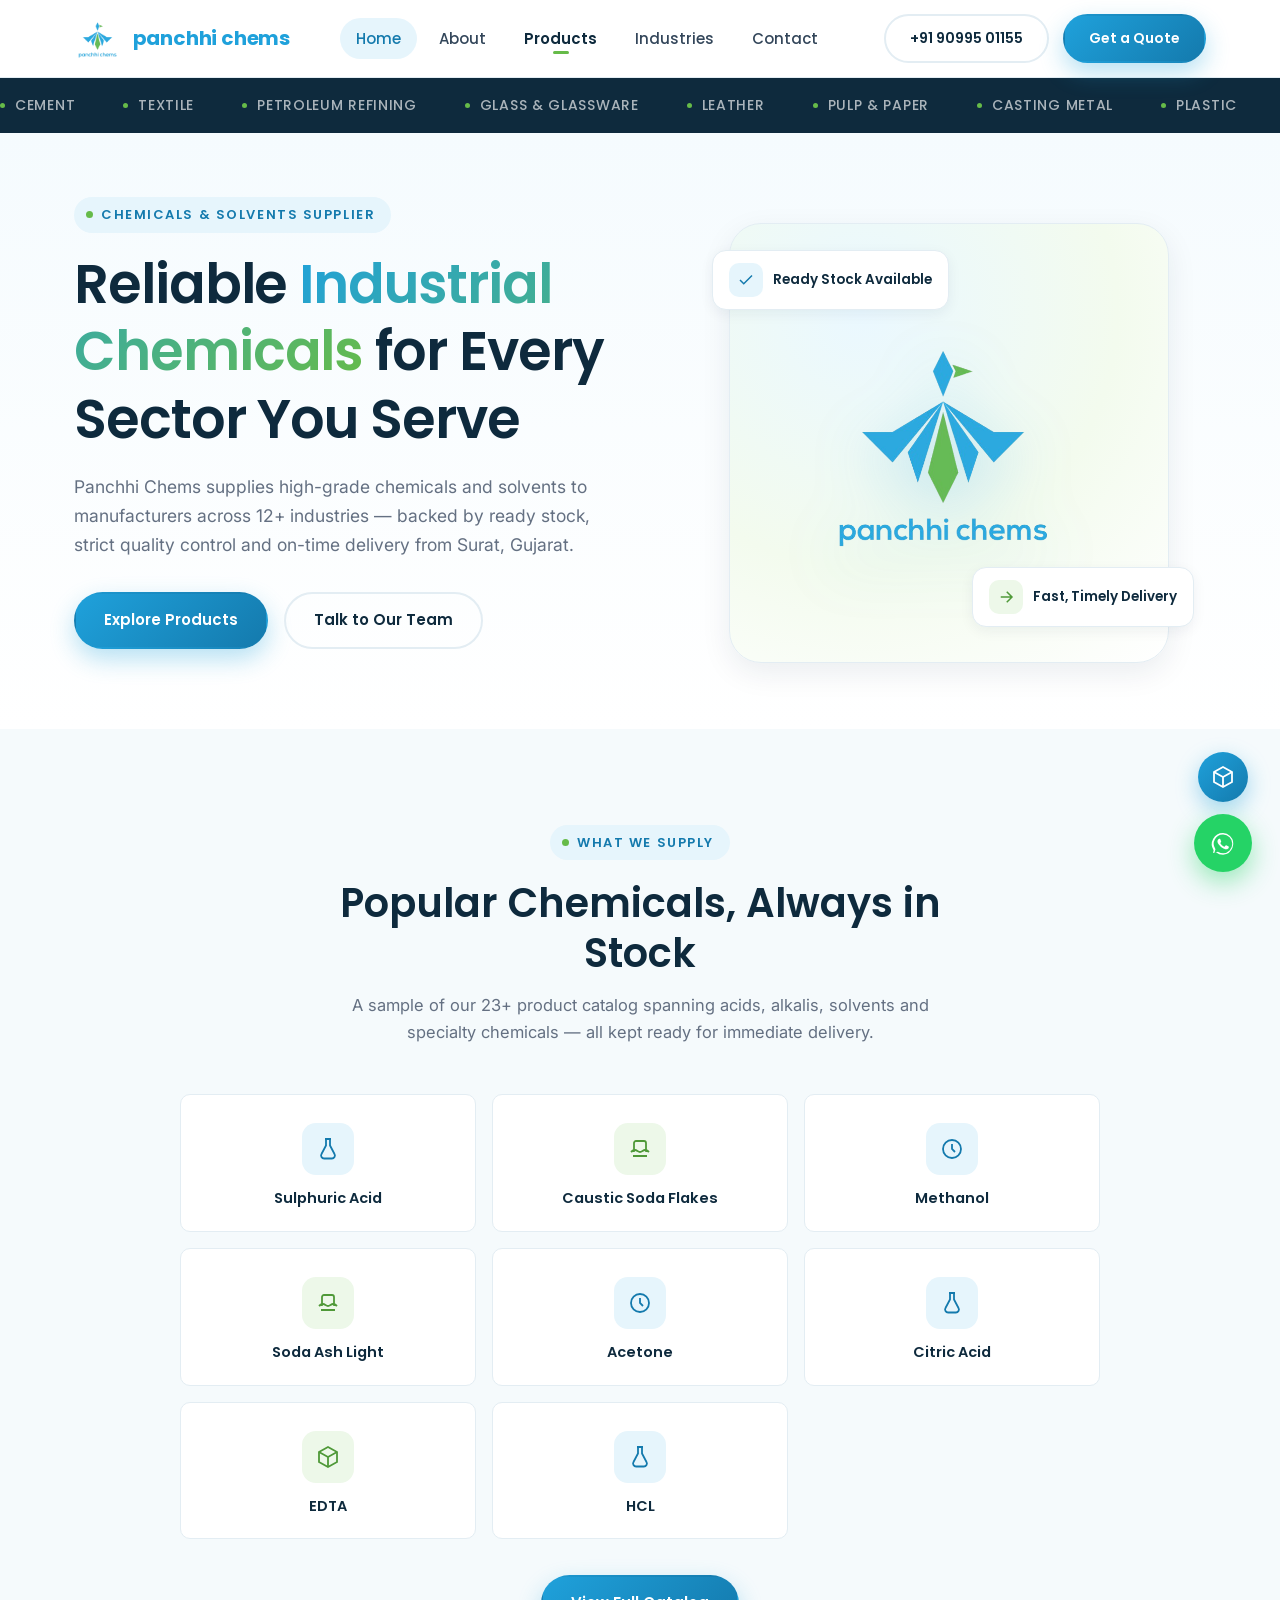
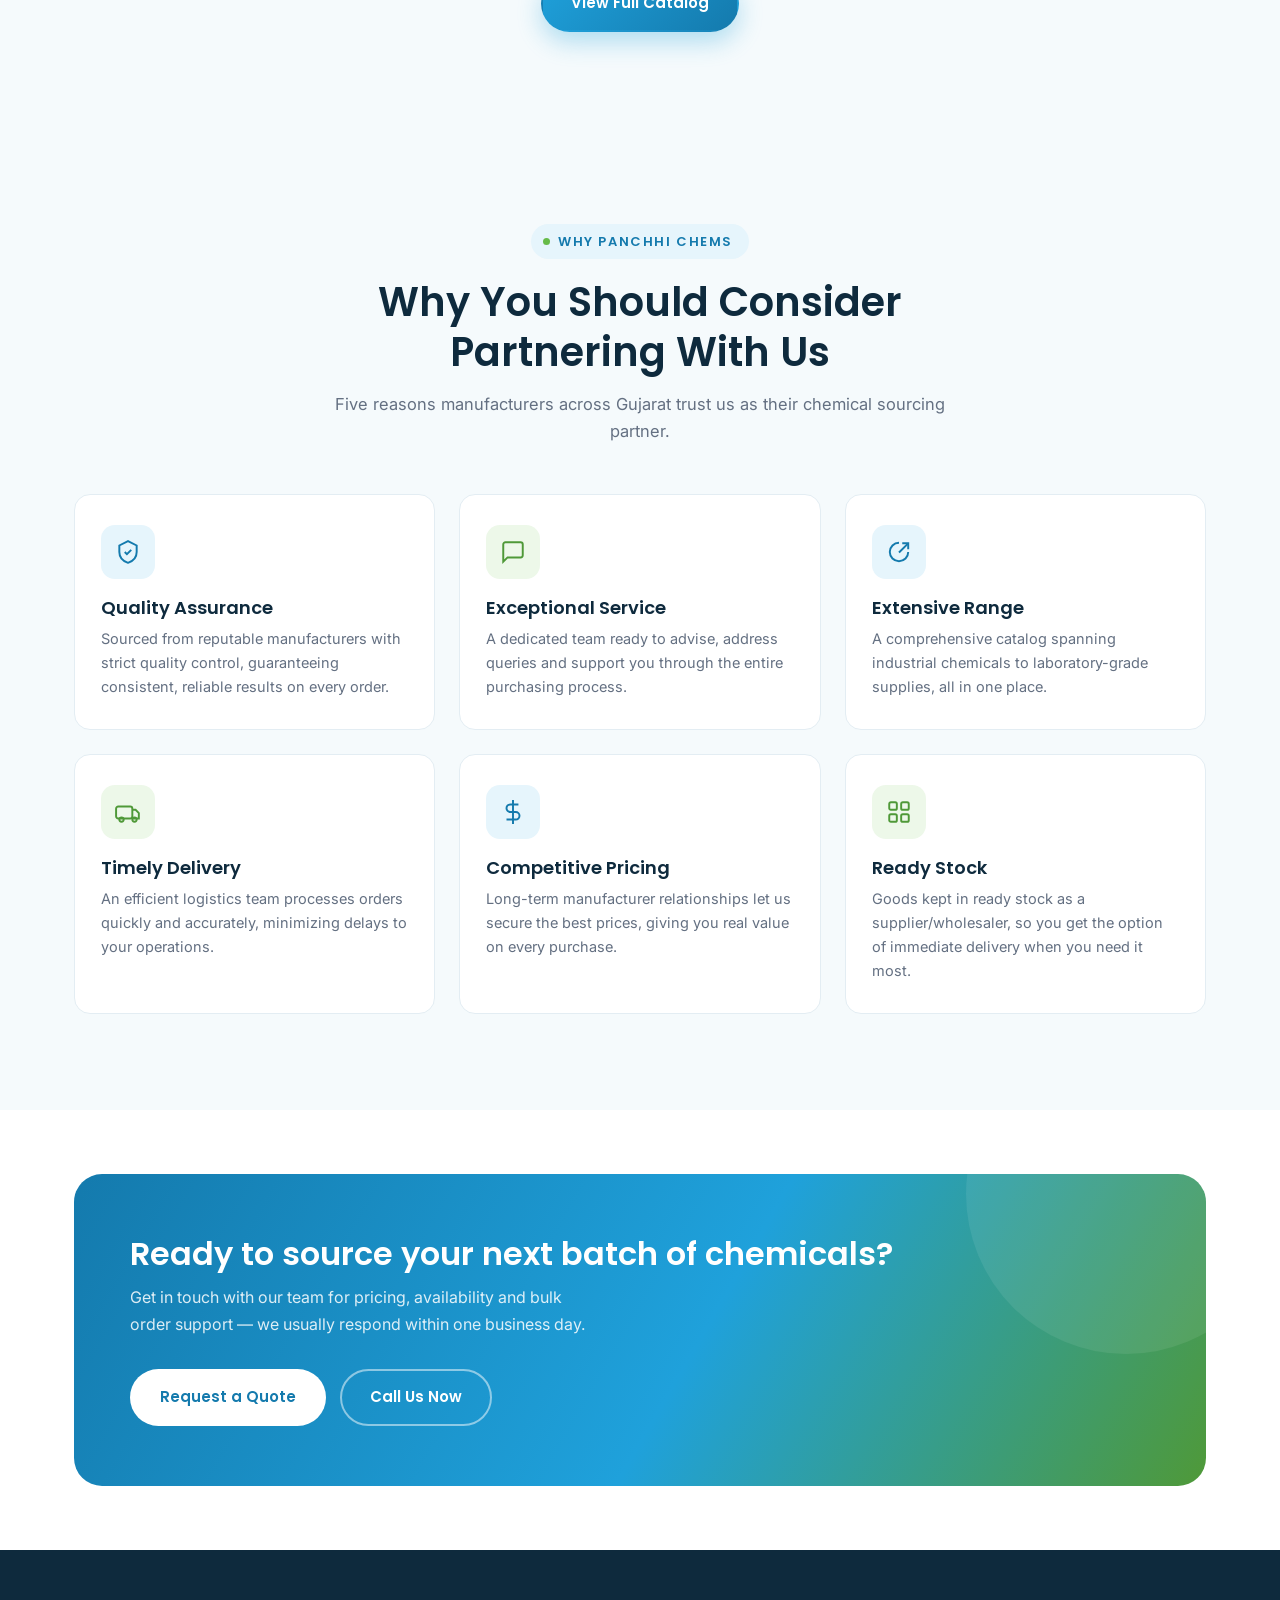
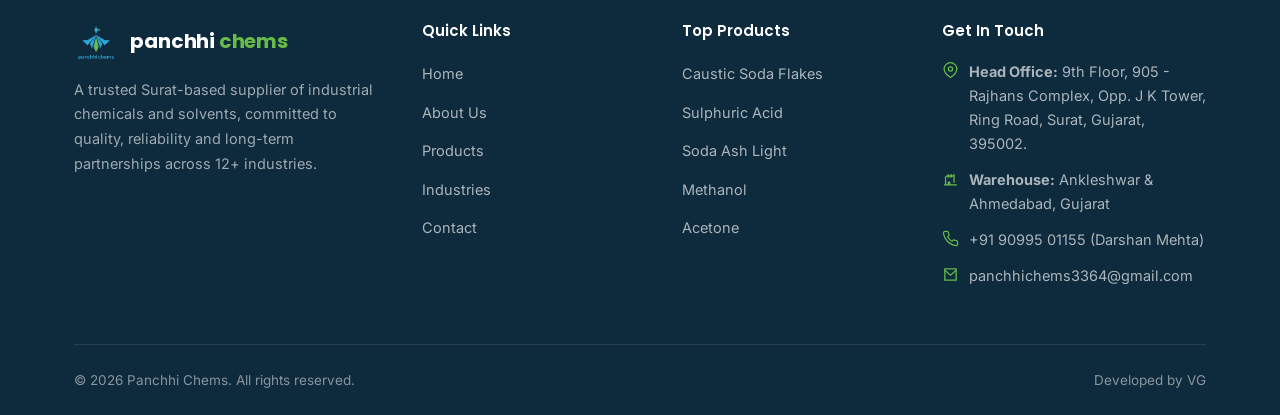
==== commit 222fba1b: "Link product chips to WhatsApp enquiry, move marquee above hero, drop homepage industries section Ea" ====
--- a/index.html
+++ b/index.html
@@ -5,37 +5,50 @@
 <meta name="viewport" content="width=device-width, initial-scale=1.0, maximum-scale=5.0, user-scalable=yes">
 <title>Panchhi Chems | Industrial Chemicals & Solvents Supplier, Surat</title>
 <meta name="description" content="Panchhi Chems is a Surat-based supplier of industrial chemicals and solvents serving cement, textile, pharmaceutical, plastic, food and 12+ other industries with ready stock and timely delivery.">
-<link rel="icon" href="images/logo.png" type="image/png">
+<link rel="icon" href="/images/logo.png" type="image/png">
 <link rel="preconnect" href="https://fonts.googleapis.com">
 <link rel="preconnect" href="https://fonts.gstatic.com" crossorigin>
 <link href="https://fonts.googleapis.com/css2?family=Inter:wght@400;500;600;700&family=Poppins:wght@500;600;700&display=swap" rel="stylesheet">
-<link rel="stylesheet" href="css/style.css">
+<link rel="stylesheet" href="/css/style.css">
 </head>
 <body>
 
 <!-- ================= HEADER ================= -->
 <header class="site-header">
   <div class="header-inner container">
-    <a href="index.html" class="brand">
-      <img src="images/logo.png" alt="Panchhi Chems logo">
+    <a href="/" class="brand">
+      <img src="/images/logo.png" alt="Panchhi Chems logo">
       <span class="brand-text">panchhi<span> chems</span></span>
     </a>
     <nav class="main-nav">
       <ul>
-        <li><a href="index.html" class="active">Home</a></li>
-        <li><a href="about.html">About</a></li>
-        <li><a href="products.html">Products</a></li>
-        <li><a href="industries.html">Industries</a></li>
-        <li><a href="contact.html">Contact</a></li>
+        <li><a href="/" class="active">Home</a></li>
+        <li><a href="/about/">About</a></li>
+        <li><a href="/products/">Products</a></li>
+        <li><a href="/industries/">Industries</a></li>
+        <li><a href="/contact/">Contact</a></li>
       </ul>
     </nav>
     <div class="header-actions">
       <a href="tel:+919099501155" class="btn btn-outline">+91 90995 01155</a>
-      <a href="contact.html" class="btn btn-primary">Get a Quote</a>
+      <a href="/contact/" class="btn btn-primary">Get a Quote</a>
       <button class="nav-toggle" aria-label="Toggle menu"><span></span><span></span><span></span></button>
     </div>
   </div>
 </header>
+
+<!-- ================= INDUSTRY MARQUEE ================= -->
+<div class="strip">
+  <div class="strip-track" id="marquee">
+    <span>Cement</span><span>Textile</span><span>Petroleum Refining</span><span>Glass &amp; Glassware</span>
+    <span>Leather</span><span>Pulp &amp; Paper</span><span>Casting Metal</span><span>Plastic</span>
+    <span>Rubber</span><span>Pharmaceutical</span><span>Food</span><span>Granite &amp; Marble</span>
+    <!-- duplicate for seamless loop -->
+    <span>Cement</span><span>Textile</span><span>Petroleum Refining</span><span>Glass &amp; Glassware</span>
+    <span>Leather</span><span>Pulp &amp; Paper</span><span>Casting Metal</span><span>Plastic</span>
+    <span>Rubber</span><span>Pharmaceutical</span><span>Food</span><span>Granite &amp; Marble</span>
+  </div>
+</div>
 
 <!-- ================= HERO ================= -->
 <section class="hero">
@@ -45,13 +58,13 @@
       <h1>Reliable <em>Industrial Chemicals</em> for Every Sector You Serve</h1>
       <p>Panchhi Chems supplies high-grade chemicals and solvents to manufacturers across 12+ industries — backed by ready stock, strict quality control and on-time delivery from Surat, Gujarat.</p>
       <div class="hero-actions">
-        <a href="products.html" class="btn btn-primary">Explore Products</a>
-        <a href="contact.html" class="btn btn-outline">Talk to Our Team</a>
+        <a href="/products/" class="btn btn-primary">Explore Products</a>
+        <a href="/contact/" class="btn btn-outline">Talk to Our Team</a>
       </div>
     </div>
     <div class="hero-art reveal in-view">
       <div class="hero-art-card">
-        <img src="images/logo.png" alt="Panchhi Chems">
+        <img src="/images/logo.png" alt="Panchhi Chems">
         <div class="hero-badge badge-1">
           <div class="dot">
             <svg width="18" height="18" viewBox="0 0 24 24" fill="none" stroke="currentColor" stroke-width="2"><path d="M20 6 9 17l-5-5"/></svg>
@@ -69,19 +82,6 @@
   </div>
 </section>
 
-<!-- ================= INDUSTRY MARQUEE ================= -->
-<div class="strip">
-  <div class="strip-track" id="marquee">
-    <span>Cement</span><span>Textile</span><span>Petroleum Refining</span><span>Glass &amp; Glassware</span>
-    <span>Leather</span><span>Pulp &amp; Paper</span><span>Casting Metal</span><span>Plastic</span>
-    <span>Rubber</span><span>Pharmaceutical</span><span>Food</span><span>Granite &amp; Marble</span>
-    <!-- duplicate for seamless loop -->
-    <span>Cement</span><span>Textile</span><span>Petroleum Refining</span><span>Glass &amp; Glassware</span>
-    <span>Leather</span><span>Pulp &amp; Paper</span><span>Casting Metal</span><span>Plastic</span>
-    <span>Rubber</span><span>Pharmaceutical</span><span>Food</span><span>Granite &amp; Marble</span>
-  </div>
-</div>
-
 <!-- ================= PRODUCTS PREVIEW ================= -->
 <section class="section-pad bg-alt">
   <div class="container">
@@ -91,81 +91,33 @@
       <p>A sample of our 23+ product catalog spanning acids, alkalis, solvents and specialty chemicals — all kept ready for immediate delivery.</p>
     </div>
     <div class="product-grid reveal" style="max-width:920px; margin:0 auto;">
-      <div class="product-chip"><div class="pc-icon blue">
+      <a class="product-chip" href="https://wa.me/919099501155?text=Hello%20Panchhi%20Chems%2C%20I'm%20interested%20in%20Sulphuric%20Acid.%20Could%20you%20share%20more%20details%20and%20pricing%3F" target="_blank" rel="noopener"><div class="pc-icon blue">
         <svg viewBox="0 0 24 24" fill="none" stroke="currentColor" stroke-width="1.8"><path d="M9 2h6M10 2v6.5L5.5 17a3 3 0 0 0 2.6 4.5h7.8a3 3 0 0 0 2.6-4.5L14 8.5V2"/></svg>
-      </div><span>Sulphuric Acid</span></div>
-      <div class="product-chip"><div class="pc-icon">
+      </div><span>Sulphuric Acid</span></a>
+      <a class="product-chip" href="https://wa.me/919099501155?text=Hello%20Panchhi%20Chems%2C%20I'm%20interested%20in%20Caustic%20Soda%20Flakes.%20Could%20you%20share%20more%20details%20and%20pricing%3F" target="_blank" rel="noopener"><div class="pc-icon">
         <svg viewBox="0 0 24 24" fill="none" stroke="currentColor" stroke-width="1.8"><path d="M3 15s2-2 4-2 3 2 5 2 3-2 5-2 4 2 4 2M5 19h14M6 15V6a2 2 0 0 1 2-2h8a2 2 0 0 1 2 2v9"/></svg>
-      </div><span>Caustic Soda Flakes</span></div>
-      <div class="product-chip"><div class="pc-icon blue">
+      </div><span>Caustic Soda Flakes</span></a>
+      <a class="product-chip" href="https://wa.me/919099501155?text=Hello%20Panchhi%20Chems%2C%20I'm%20interested%20in%20Methanol.%20Could%20you%20share%20more%20details%20and%20pricing%3F" target="_blank" rel="noopener"><div class="pc-icon blue">
         <svg viewBox="0 0 24 24" fill="none" stroke="currentColor" stroke-width="1.8"><circle cx="12" cy="12" r="9"/><path d="M12 7v5l3 3"/></svg>
-      </div><span>Methanol</span></div>
-      <div class="product-chip"><div class="pc-icon">
+      </div><span>Methanol</span></a>
+      <a class="product-chip" href="https://wa.me/919099501155?text=Hello%20Panchhi%20Chems%2C%20I'm%20interested%20in%20Soda%20Ash%20Light.%20Could%20you%20share%20more%20details%20and%20pricing%3F" target="_blank" rel="noopener"><div class="pc-icon">
         <svg viewBox="0 0 24 24" fill="none" stroke="currentColor" stroke-width="1.8"><path d="M3 15s2-2 4-2 3 2 5 2 3-2 5-2 4 2 4 2M5 19h14M6 15V6a2 2 0 0 1 2-2h8a2 2 0 0 1 2 2v9"/></svg>
-      </div><span>Soda Ash Light</span></div>
-      <div class="product-chip"><div class="pc-icon blue">
+      </div><span>Soda Ash Light</span></a>
+      <a class="product-chip" href="https://wa.me/919099501155?text=Hello%20Panchhi%20Chems%2C%20I'm%20interested%20in%20Acetone.%20Could%20you%20share%20more%20details%20and%20pricing%3F" target="_blank" rel="noopener"><div class="pc-icon blue">
         <svg viewBox="0 0 24 24" fill="none" stroke="currentColor" stroke-width="1.8"><circle cx="12" cy="12" r="9"/><path d="M12 7v5l3 3"/></svg>
-      </div><span>Acetone</span></div>
-      <div class="product-chip"><div class="pc-icon blue">
+      </div><span>Acetone</span></a>
+      <a class="product-chip" href="https://wa.me/919099501155?text=Hello%20Panchhi%20Chems%2C%20I'm%20interested%20in%20Citric%20Acid.%20Could%20you%20share%20more%20details%20and%20pricing%3F" target="_blank" rel="noopener"><div class="pc-icon blue">
         <svg viewBox="0 0 24 24" fill="none" stroke="currentColor" stroke-width="1.8"><path d="M9 2h6M10 2v6.5L5.5 17a3 3 0 0 0 2.6 4.5h7.8a3 3 0 0 0 2.6-4.5L14 8.5V2"/></svg>
-      </div><span>Citric Acid</span></div>
-      <div class="product-chip"><div class="pc-icon">
+      </div><span>Citric Acid</span></a>
+      <a class="product-chip" href="https://wa.me/919099501155?text=Hello%20Panchhi%20Chems%2C%20I'm%20interested%20in%20EDTA.%20Could%20you%20share%20more%20details%20and%20pricing%3F" target="_blank" rel="noopener"><div class="pc-icon">
         <svg viewBox="0 0 24 24" fill="none" stroke="currentColor" stroke-width="1.8"><path d="M12 2 3 7v10l9 5 9-5V7l-9-5Z"/><path d="M3 7l9 5 9-5M12 12v10"/></svg>
-      </div><span>EDTA</span></div>
-      <div class="product-chip"><div class="pc-icon blue">
+      </div><span>EDTA</span></a>
+      <a class="product-chip" href="https://wa.me/919099501155?text=Hello%20Panchhi%20Chems%2C%20I'm%20interested%20in%20HCL.%20Could%20you%20share%20more%20details%20and%20pricing%3F" target="_blank" rel="noopener"><div class="pc-icon blue">
         <svg viewBox="0 0 24 24" fill="none" stroke="currentColor" stroke-width="1.8"><path d="M9 2h6M10 2v6.5L5.5 17a3 3 0 0 0 2.6 4.5h7.8a3 3 0 0 0 2.6-4.5L14 8.5V2"/></svg>
-      </div><span>HCL</span></div>
+      </div><span>HCL</span></a>
     </div>
     <div style="text-align:center; margin-top:36px;">
-      <a href="products.html" class="btn btn-primary">View Full Catalog</a>
-    </div>
-  </div>
-</section>
-
-<!-- ================= INDUSTRIES PREVIEW ================= -->
-<section class="section-pad">
-  <div class="container">
-    <div class="section-head center reveal">
-      <div class="eyebrow">Who We Serve</div>
-      <h2>Industries We Supply Chemicals To</h2>
-      <p>From heavy manufacturing to pharmaceuticals, our chemicals power production lines across a wide spectrum of industries.</p>
-    </div>
-    <div class="grid grid-4" id="industryPreview">
-      <div class="card industry-card reveal">
-        <div class="icon-box"><svg viewBox="0 0 24 24" fill="none" stroke="currentColor" stroke-width="1.8"><path d="M3 21h18M5 21V10l4-3v3l4-3v3l4-3v11M9 21v-4h2v4"/></svg></div>
-        <h3>Cement</h3>
-      </div>
-      <div class="card industry-card reveal">
-        <div class="icon-box alt"><svg viewBox="0 0 24 24" fill="none" stroke="currentColor" stroke-width="1.8"><path d="M6 2v3a3 3 0 0 0 3 3 3 3 0 0 0 3-3V2M9 8v3M15 2v3a3 3 0 0 1-6 0M18 21H6a2 2 0 0 1-2-2v-3a4 4 0 0 1 4-4h8a4 4 0 0 1 4 4v3a2 2 0 0 1-2 2Z"/></svg></div>
-        <h3>Textile</h3>
-      </div>
-      <div class="card industry-card reveal">
-        <div class="icon-box"><svg viewBox="0 0 24 24" fill="none" stroke="currentColor" stroke-width="1.8"><path d="M12 2v6M9 8h6l1.5 3H7.5L9 8ZM7 11h10l1 9a2 2 0 0 1-2 2H8a2 2 0 0 1-2-2l1-9Z"/></svg></div>
-        <h3>Petroleum Refining</h3>
-      </div>
-      <div class="card industry-card reveal">
-        <div class="icon-box alt"><svg viewBox="0 0 24 24" fill="none" stroke="currentColor" stroke-width="1.8"><path d="M8 3h8l3 7-7 11L5 10l3-7ZM5 10h14M9 3l3 7 3-7"/></svg></div>
-        <h3>Glass &amp; Glassware</h3>
-      </div>
-      <div class="card industry-card reveal">
-        <div class="icon-box"><svg viewBox="0 0 24 24" fill="none" stroke="currentColor" stroke-width="1.8"><rect x="3" y="7" width="18" height="13" rx="2"/><path d="M8 7V5a2 2 0 0 1 2-2h4a2 2 0 0 1 2 2v2"/></svg></div>
-        <h3>Leather</h3>
-      </div>
-      <div class="card industry-card reveal">
-        <div class="icon-box alt"><svg viewBox="0 0 24 24" fill="none" stroke="currentColor" stroke-width="1.8"><path d="M6 2h9l5 5v13a2 2 0 0 1-2 2H6a2 2 0 0 1-2-2V4a2 2 0 0 1 2-2Z"/><path d="M14 2v5h5M8 13h8M8 17h5"/></svg></div>
-        <h3>Pulp &amp; Paper</h3>
-      </div>
-      <div class="card industry-card reveal">
-        <div class="icon-box"><svg viewBox="0 0 24 24" fill="none" stroke="currentColor" stroke-width="1.8"><path d="M12 2c1.5 2.5 2 4 2 5.5A2 2 0 0 1 12 9a2 2 0 0 1-2-1.5C10 6 10.5 4.5 12 2ZM7 13c2 0 3.5 1.5 3.5 3.5S9 20 7 20s-3.5-1.5-3.5-3.5S5 13 7 13ZM17 13c2 0 3.5 1.5 3.5 3.5S19 20 17 20s-3.5-1.5-3.5-3.5S15 13 17 13Z"/></svg></div>
-        <h3>Casting Metal</h3>
-      </div>
-      <div class="card industry-card reveal">
-        <div class="icon-box alt"><svg viewBox="0 0 24 24" fill="none" stroke="currentColor" stroke-width="1.8"><path d="M12 2 3 7v10l9 5 9-5V7l-9-5ZM3 7l9 5 9-5M12 12v10"/></svg></div>
-        <h3>Plastic</h3>
-      </div>
-    </div>
-    <div style="text-align:center; margin-top:36px;">
-      <a href="industries.html" class="btn btn-primary">View All Industries</a>
+      <a href="/products/" class="btn btn-primary">View Full Catalog</a>
     </div>
   </div>
 </section>
@@ -222,7 +174,7 @@
         <p>Get in touch with our team for pricing, availability and bulk order support — we usually respond within one business day.</p>
       </div>
       <div class="cta-actions">
-        <a href="contact.html" class="btn btn-light">Request a Quote</a>
+        <a href="/contact/" class="btn btn-light">Request a Quote</a>
         <a href="tel:+919099501155" class="btn btn-outline" style="border-color:rgba(255,255,255,0.5); color:#fff;">Call Us Now</a>
       </div>
     </div>
@@ -234,8 +186,8 @@
   <div class="container">
     <div class="footer-top">
       <div class="footer-brand">
-        <a href="index.html" class="brand">
-          <img src="images/logo.png" alt="Panchhi Chems logo" style="height:40px;">
+        <a href="/" class="brand">
+          <img src="/images/logo.png" alt="Panchhi Chems logo" style="height:40px;">
           <span class="brand-text">panchhi<span> chems</span></span>
         </a>
         <p>A trusted Surat-based supplier of industrial chemicals and solvents, committed to quality, reliability and long-term partnerships across 12+ industries.</p>
@@ -243,21 +195,21 @@
       <div class="footer-col">
         <h4>Quick Links</h4>
         <ul>
-          <li><a href="index.html">Home</a></li>
-          <li><a href="about.html">About Us</a></li>
-          <li><a href="products.html">Products</a></li>
-          <li><a href="industries.html">Industries</a></li>
-          <li><a href="contact.html">Contact</a></li>
+          <li><a href="/">Home</a></li>
+          <li><a href="/about/">About Us</a></li>
+          <li><a href="/products/">Products</a></li>
+          <li><a href="/industries/">Industries</a></li>
+          <li><a href="/contact/">Contact</a></li>
         </ul>
       </div>
       <div class="footer-col">
         <h4>Top Products</h4>
         <ul>
-          <li><a href="products.html">Caustic Soda Flakes</a></li>
-          <li><a href="products.html">Sulphuric Acid</a></li>
-          <li><a href="products.html">Soda Ash Light</a></li>
-          <li><a href="products.html">Methanol</a></li>
-          <li><a href="products.html">Acetone</a></li>
+          <li><a href="/products/">Caustic Soda Flakes</a></li>
+          <li><a href="/products/">Sulphuric Acid</a></li>
+          <li><a href="/products/">Soda Ash Light</a></li>
+          <li><a href="/products/">Methanol</a></li>
+          <li><a href="/products/">Acetone</a></li>
         </ul>
       </div>
       <div class="footer-col">
@@ -289,7 +241,7 @@
   </div>
 </footer>
 
-<a href="products.html" class="product-float" aria-label="Browse our products">
+<a href="/products/" class="product-float" aria-label="Browse our products">
   <svg viewBox="0 0 24 24" fill="none" stroke="currentColor" stroke-width="1.8"><path d="M12 2 3 7v10l9 5 9-5V7l-9-5Z"/><path d="M3 7l9 5 9-5M12 12v10"/></svg>
   <span class="product-tip">Browse Products</span>
 </a>
@@ -303,6 +255,6 @@
   <svg width="18" height="18" viewBox="0 0 24 24" fill="none" stroke="currentColor" stroke-width="2.4"><path d="m18 15-6-6-6 6"/></svg>
 </button>
 
-<script src="js/script.js"></script>
+<script src="/js/script.js"></script>
 </body>
 </html>
--- a/css/style.css
+++ b/css/style.css
@@ -687,6 +687,8 @@
   background: #fff;
   border: 1px solid var(--border);
   border-radius: var(--radius-sm);
+  text-decoration: none;
+  cursor: pointer;
   padding: 28px 16px 22px;
   overflow: hidden;
   transition: transform 0.2s ease, box-shadow 0.2s ease, border-color 0.2s ease;
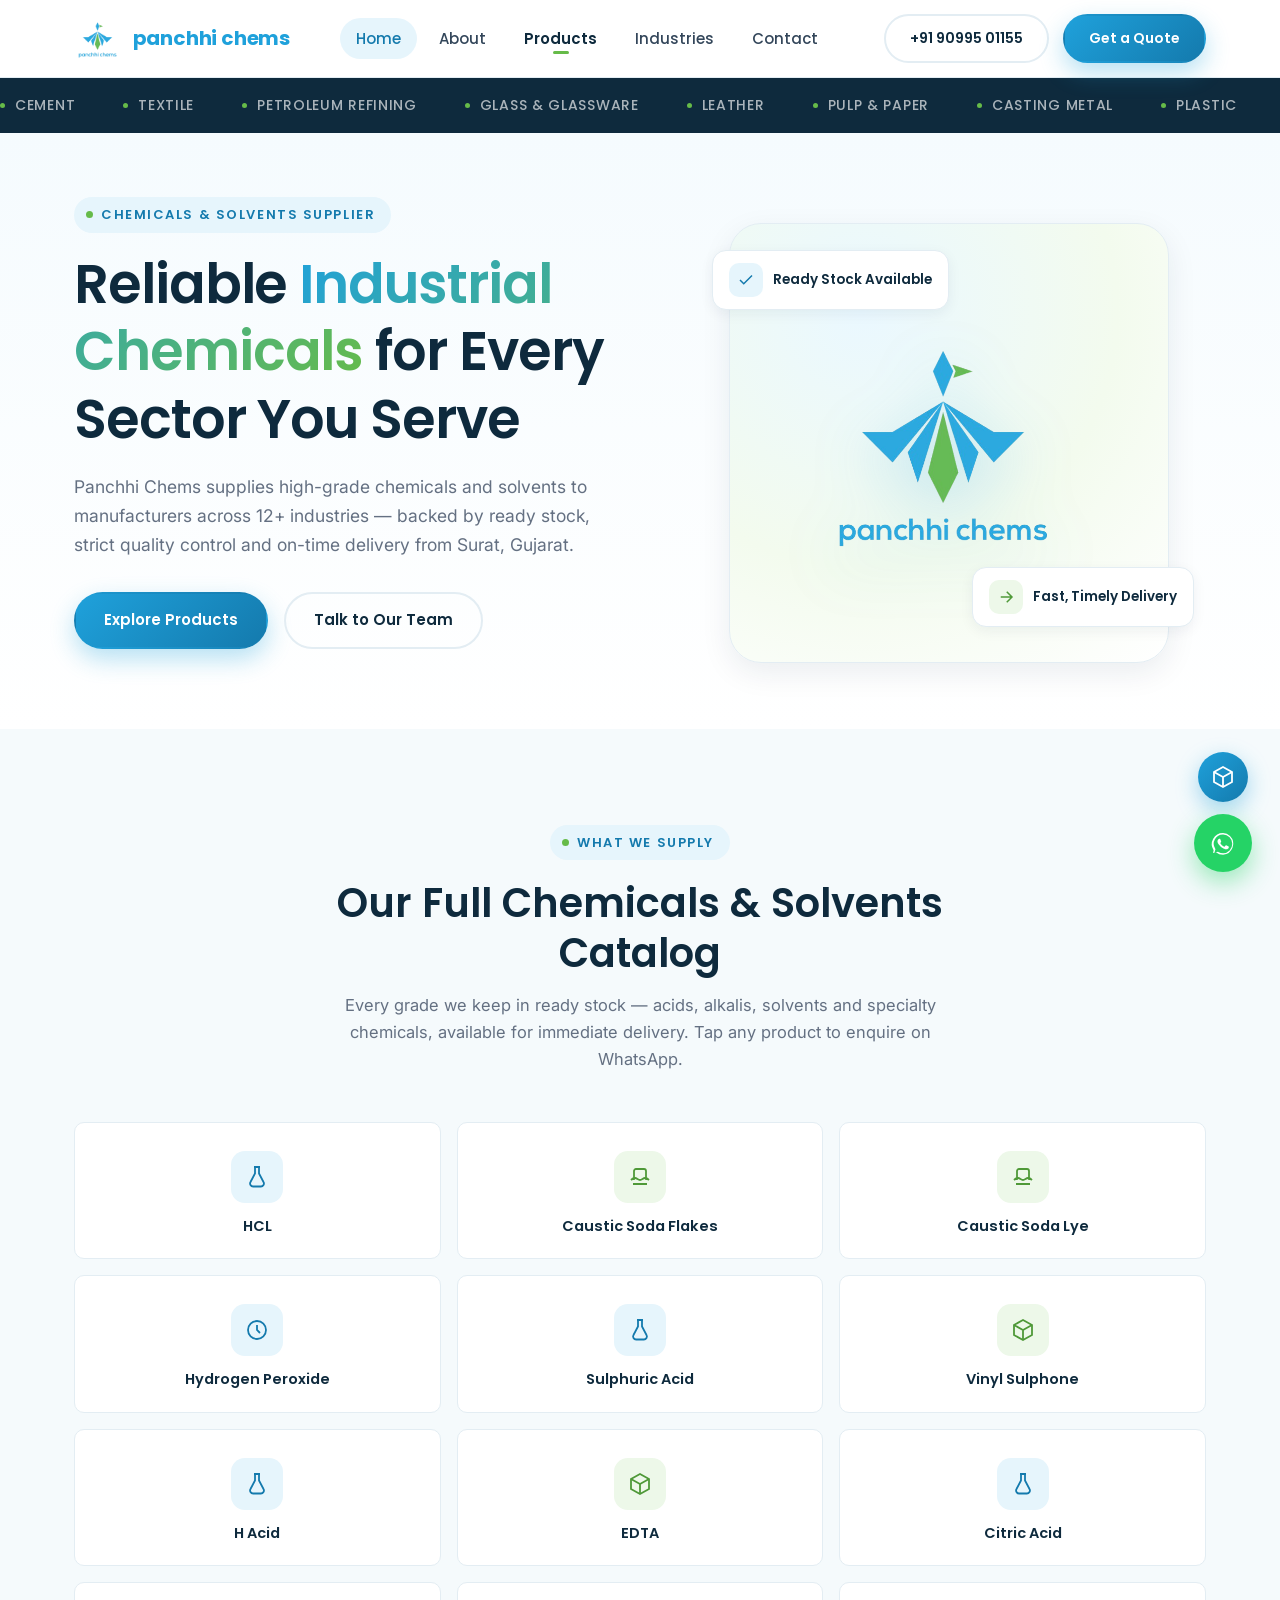
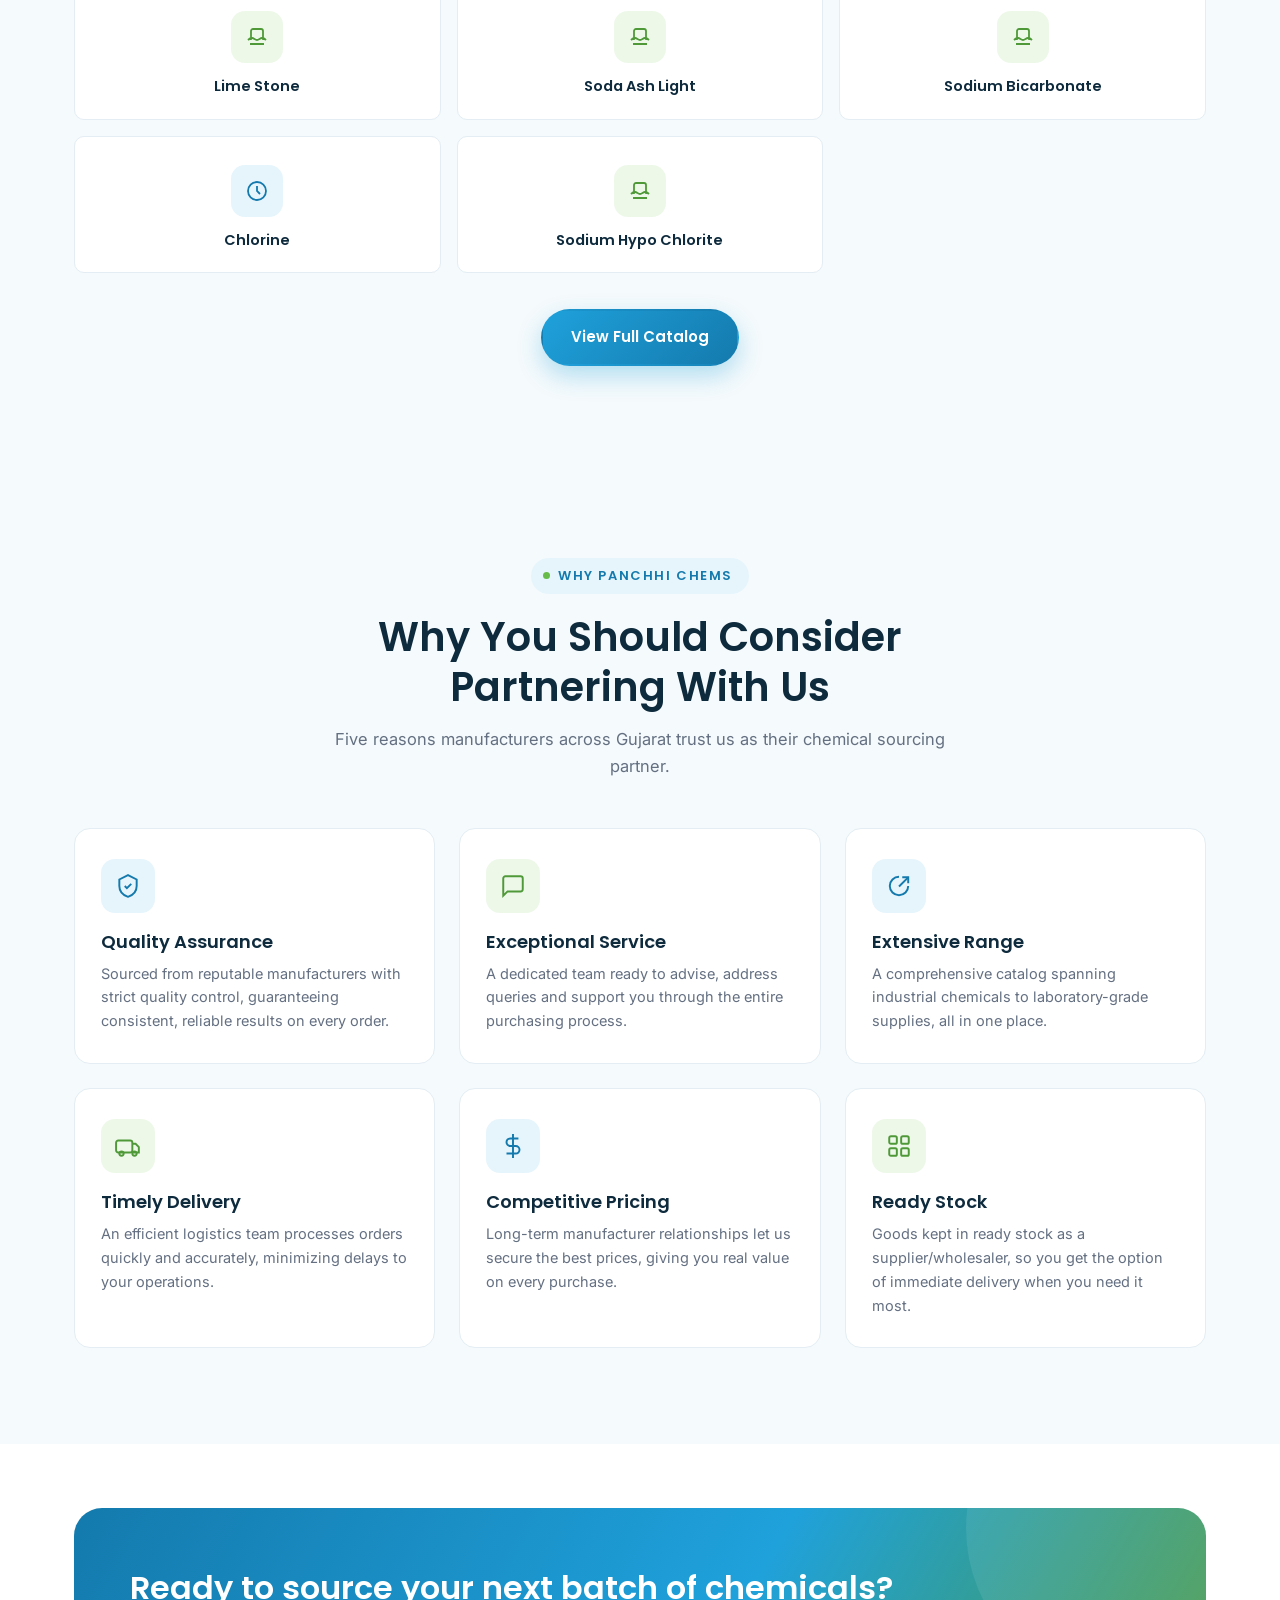
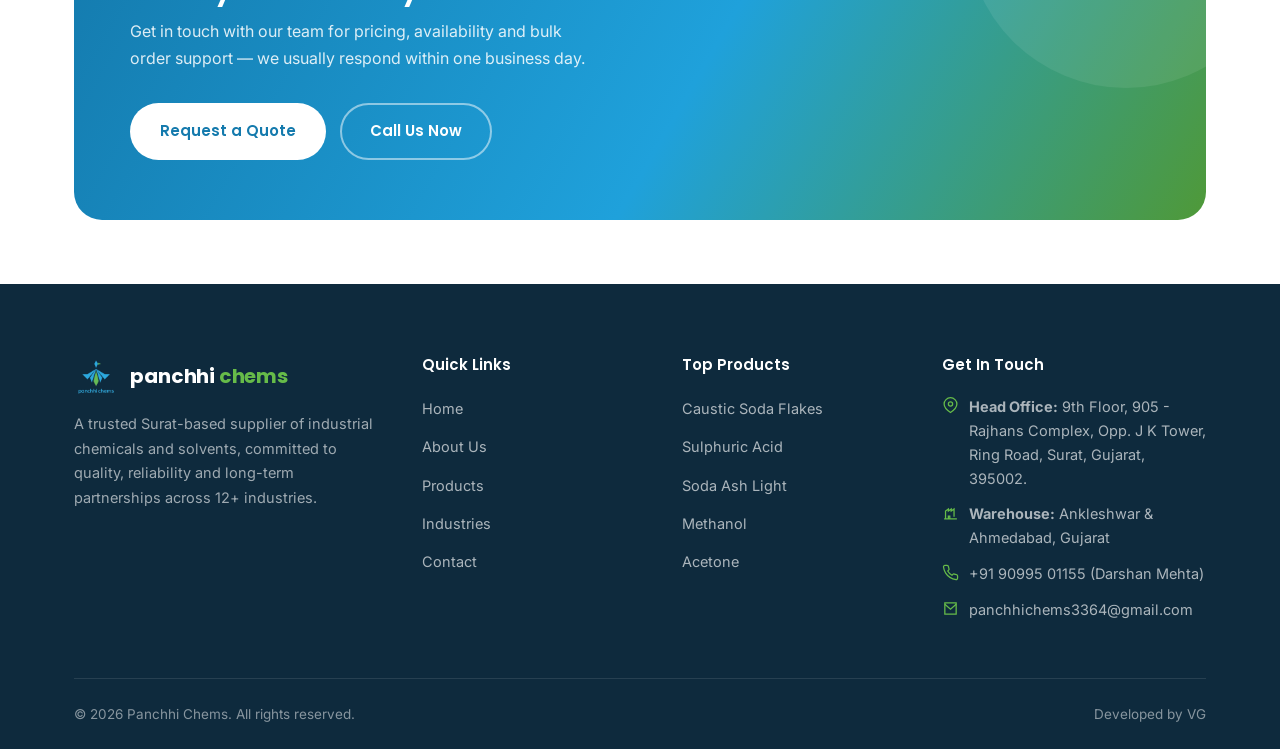
==== commit 042a24f0: "Show full product catalog on homepage Replace the 8-item sample grid with all 14 products (matching " ====
--- a/index.html
+++ b/index.html
@@ -87,34 +87,52 @@
   <div class="container">
     <div class="section-head center reveal">
       <div class="eyebrow">What We Supply</div>
-      <h2>Popular Chemicals, Always in Stock</h2>
-      <p>A sample of our 23+ product catalog spanning acids, alkalis, solvents and specialty chemicals — all kept ready for immediate delivery.</p>
-    </div>
-    <div class="product-grid reveal" style="max-width:920px; margin:0 auto;">
+      <h2>Our Full Chemicals &amp; Solvents Catalog</h2>
+      <p>Every grade we keep in ready stock — acids, alkalis, solvents and specialty chemicals, available for immediate delivery. Tap any product to enquire on WhatsApp.</p>
+    </div>
+    <div class="product-grid reveal">
+      <a class="product-chip" href="https://wa.me/919099501155?text=Hello%20Panchhi%20Chems%2C%20I'm%20interested%20in%20HCL.%20Could%20you%20share%20more%20details%20and%20pricing%3F" target="_blank" rel="noopener"><div class="pc-icon blue">
+        <svg viewBox="0 0 24 24" fill="none" stroke="currentColor" stroke-width="1.8"><path d="M9 2h6M10 2v6.5L5.5 17a3 3 0 0 0 2.6 4.5h7.8a3 3 0 0 0 2.6-4.5L14 8.5V2"/></svg>
+      </div><span>HCL</span></a>
+      <a class="product-chip" href="https://wa.me/919099501155?text=Hello%20Panchhi%20Chems%2C%20I'm%20interested%20in%20Caustic%20Soda%20Flakes.%20Could%20you%20share%20more%20details%20and%20pricing%3F" target="_blank" rel="noopener"><div class="pc-icon">
+        <svg viewBox="0 0 24 24" fill="none" stroke="currentColor" stroke-width="1.8"><path d="M3 15s2-2 4-2 3 2 5 2 3-2 5-2 4 2 4 2M5 19h14M6 15V6a2 2 0 0 1 2-2h8a2 2 0 0 1 2 2v9"/></svg>
+      </div><span>Caustic Soda Flakes</span></a>
+      <a class="product-chip" href="https://wa.me/919099501155?text=Hello%20Panchhi%20Chems%2C%20I'm%20interested%20in%20Caustic%20Soda%20Lye.%20Could%20you%20share%20more%20details%20and%20pricing%3F" target="_blank" rel="noopener"><div class="pc-icon">
+        <svg viewBox="0 0 24 24" fill="none" stroke="currentColor" stroke-width="1.8"><path d="M3 15s2-2 4-2 3 2 5 2 3-2 5-2 4 2 4 2M5 19h14M6 15V6a2 2 0 0 1 2-2h8a2 2 0 0 1 2 2v9"/></svg>
+      </div><span>Caustic Soda Lye</span></a>
+      <a class="product-chip" href="https://wa.me/919099501155?text=Hello%20Panchhi%20Chems%2C%20I'm%20interested%20in%20Hydrogen%20Peroxide.%20Could%20you%20share%20more%20details%20and%20pricing%3F" target="_blank" rel="noopener"><div class="pc-icon blue">
+        <svg viewBox="0 0 24 24" fill="none" stroke="currentColor" stroke-width="1.8"><circle cx="12" cy="12" r="9"/><path d="M12 7v5l3 3"/></svg>
+      </div><span>Hydrogen Peroxide</span></a>
       <a class="product-chip" href="https://wa.me/919099501155?text=Hello%20Panchhi%20Chems%2C%20I'm%20interested%20in%20Sulphuric%20Acid.%20Could%20you%20share%20more%20details%20and%20pricing%3F" target="_blank" rel="noopener"><div class="pc-icon blue">
         <svg viewBox="0 0 24 24" fill="none" stroke="currentColor" stroke-width="1.8"><path d="M9 2h6M10 2v6.5L5.5 17a3 3 0 0 0 2.6 4.5h7.8a3 3 0 0 0 2.6-4.5L14 8.5V2"/></svg>
       </div><span>Sulphuric Acid</span></a>
-      <a class="product-chip" href="https://wa.me/919099501155?text=Hello%20Panchhi%20Chems%2C%20I'm%20interested%20in%20Caustic%20Soda%20Flakes.%20Could%20you%20share%20more%20details%20and%20pricing%3F" target="_blank" rel="noopener"><div class="pc-icon">
-        <svg viewBox="0 0 24 24" fill="none" stroke="currentColor" stroke-width="1.8"><path d="M3 15s2-2 4-2 3 2 5 2 3-2 5-2 4 2 4 2M5 19h14M6 15V6a2 2 0 0 1 2-2h8a2 2 0 0 1 2 2v9"/></svg>
-      </div><span>Caustic Soda Flakes</span></a>
-      <a class="product-chip" href="https://wa.me/919099501155?text=Hello%20Panchhi%20Chems%2C%20I'm%20interested%20in%20Methanol.%20Could%20you%20share%20more%20details%20and%20pricing%3F" target="_blank" rel="noopener"><div class="pc-icon blue">
-        <svg viewBox="0 0 24 24" fill="none" stroke="currentColor" stroke-width="1.8"><circle cx="12" cy="12" r="9"/><path d="M12 7v5l3 3"/></svg>
-      </div><span>Methanol</span></a>
-      <a class="product-chip" href="https://wa.me/919099501155?text=Hello%20Panchhi%20Chems%2C%20I'm%20interested%20in%20Soda%20Ash%20Light.%20Could%20you%20share%20more%20details%20and%20pricing%3F" target="_blank" rel="noopener"><div class="pc-icon">
-        <svg viewBox="0 0 24 24" fill="none" stroke="currentColor" stroke-width="1.8"><path d="M3 15s2-2 4-2 3 2 5 2 3-2 5-2 4 2 4 2M5 19h14M6 15V6a2 2 0 0 1 2-2h8a2 2 0 0 1 2 2v9"/></svg>
-      </div><span>Soda Ash Light</span></a>
-      <a class="product-chip" href="https://wa.me/919099501155?text=Hello%20Panchhi%20Chems%2C%20I'm%20interested%20in%20Acetone.%20Could%20you%20share%20more%20details%20and%20pricing%3F" target="_blank" rel="noopener"><div class="pc-icon blue">
-        <svg viewBox="0 0 24 24" fill="none" stroke="currentColor" stroke-width="1.8"><circle cx="12" cy="12" r="9"/><path d="M12 7v5l3 3"/></svg>
-      </div><span>Acetone</span></a>
-      <a class="product-chip" href="https://wa.me/919099501155?text=Hello%20Panchhi%20Chems%2C%20I'm%20interested%20in%20Citric%20Acid.%20Could%20you%20share%20more%20details%20and%20pricing%3F" target="_blank" rel="noopener"><div class="pc-icon blue">
-        <svg viewBox="0 0 24 24" fill="none" stroke="currentColor" stroke-width="1.8"><path d="M9 2h6M10 2v6.5L5.5 17a3 3 0 0 0 2.6 4.5h7.8a3 3 0 0 0 2.6-4.5L14 8.5V2"/></svg>
-      </div><span>Citric Acid</span></a>
+      <a class="product-chip" href="https://wa.me/919099501155?text=Hello%20Panchhi%20Chems%2C%20I'm%20interested%20in%20Vinyl%20Sulphone.%20Could%20you%20share%20more%20details%20and%20pricing%3F" target="_blank" rel="noopener"><div class="pc-icon">
+        <svg viewBox="0 0 24 24" fill="none" stroke="currentColor" stroke-width="1.8"><path d="M12 2 3 7v10l9 5 9-5V7l-9-5Z"/><path d="M3 7l9 5 9-5M12 12v10"/></svg>
+      </div><span>Vinyl Sulphone</span></a>
+      <a class="product-chip" href="https://wa.me/919099501155?text=Hello%20Panchhi%20Chems%2C%20I'm%20interested%20in%20H%20Acid.%20Could%20you%20share%20more%20details%20and%20pricing%3F" target="_blank" rel="noopener"><div class="pc-icon blue">
+        <svg viewBox="0 0 24 24" fill="none" stroke="currentColor" stroke-width="1.8"><path d="M9 2h6M10 2v6.5L5.5 17a3 3 0 0 0 2.6 4.5h7.8a3 3 0 0 0 2.6-4.5L14 8.5V2"/></svg>
+      </div><span>H Acid</span></a>
       <a class="product-chip" href="https://wa.me/919099501155?text=Hello%20Panchhi%20Chems%2C%20I'm%20interested%20in%20EDTA.%20Could%20you%20share%20more%20details%20and%20pricing%3F" target="_blank" rel="noopener"><div class="pc-icon">
         <svg viewBox="0 0 24 24" fill="none" stroke="currentColor" stroke-width="1.8"><path d="M12 2 3 7v10l9 5 9-5V7l-9-5Z"/><path d="M3 7l9 5 9-5M12 12v10"/></svg>
       </div><span>EDTA</span></a>
-      <a class="product-chip" href="https://wa.me/919099501155?text=Hello%20Panchhi%20Chems%2C%20I'm%20interested%20in%20HCL.%20Could%20you%20share%20more%20details%20and%20pricing%3F" target="_blank" rel="noopener"><div class="pc-icon blue">
-        <svg viewBox="0 0 24 24" fill="none" stroke="currentColor" stroke-width="1.8"><path d="M9 2h6M10 2v6.5L5.5 17a3 3 0 0 0 2.6 4.5h7.8a3 3 0 0 0 2.6-4.5L14 8.5V2"/></svg>
-      </div><span>HCL</span></a>
+      <a class="product-chip" href="https://wa.me/919099501155?text=Hello%20Panchhi%20Chems%2C%20I'm%20interested%20in%20Citric%20Acid.%20Could%20you%20share%20more%20details%20and%20pricing%3F" target="_blank" rel="noopener"><div class="pc-icon blue">
+        <svg viewBox="0 0 24 24" fill="none" stroke="currentColor" stroke-width="1.8"><path d="M9 2h6M10 2v6.5L5.5 17a3 3 0 0 0 2.6 4.5h7.8a3 3 0 0 0 2.6-4.5L14 8.5V2"/></svg>
+      </div><span>Citric Acid</span></a>
+      <a class="product-chip" href="https://wa.me/919099501155?text=Hello%20Panchhi%20Chems%2C%20I'm%20interested%20in%20Lime%20Stone.%20Could%20you%20share%20more%20details%20and%20pricing%3F" target="_blank" rel="noopener"><div class="pc-icon">
+        <svg viewBox="0 0 24 24" fill="none" stroke="currentColor" stroke-width="1.8"><path d="M3 15s2-2 4-2 3 2 5 2 3-2 5-2 4 2 4 2M5 19h14M6 15V6a2 2 0 0 1 2-2h8a2 2 0 0 1 2 2v9"/></svg>
+      </div><span>Lime Stone</span></a>
+      <a class="product-chip" href="https://wa.me/919099501155?text=Hello%20Panchhi%20Chems%2C%20I'm%20interested%20in%20Soda%20Ash%20Light.%20Could%20you%20share%20more%20details%20and%20pricing%3F" target="_blank" rel="noopener"><div class="pc-icon">
+        <svg viewBox="0 0 24 24" fill="none" stroke="currentColor" stroke-width="1.8"><path d="M3 15s2-2 4-2 3 2 5 2 3-2 5-2 4 2 4 2M5 19h14M6 15V6a2 2 0 0 1 2-2h8a2 2 0 0 1 2 2v9"/></svg>
+      </div><span>Soda Ash Light</span></a>
+      <a class="product-chip" href="https://wa.me/919099501155?text=Hello%20Panchhi%20Chems%2C%20I'm%20interested%20in%20Sodium%20Bicarbonate.%20Could%20you%20share%20more%20details%20and%20pricing%3F" target="_blank" rel="noopener"><div class="pc-icon">
+        <svg viewBox="0 0 24 24" fill="none" stroke="currentColor" stroke-width="1.8"><path d="M3 15s2-2 4-2 3 2 5 2 3-2 5-2 4 2 4 2M5 19h14M6 15V6a2 2 0 0 1 2-2h8a2 2 0 0 1 2 2v9"/></svg>
+      </div><span>Sodium Bicarbonate</span></a>
+      <a class="product-chip" href="https://wa.me/919099501155?text=Hello%20Panchhi%20Chems%2C%20I'm%20interested%20in%20Chlorine.%20Could%20you%20share%20more%20details%20and%20pricing%3F" target="_blank" rel="noopener"><div class="pc-icon blue">
+        <svg viewBox="0 0 24 24" fill="none" stroke="currentColor" stroke-width="1.8"><circle cx="12" cy="12" r="9"/><path d="M12 7v5l3 3"/></svg>
+      </div><span>Chlorine</span></a>
+      <a class="product-chip" href="https://wa.me/919099501155?text=Hello%20Panchhi%20Chems%2C%20I'm%20interested%20in%20Sodium%20Hypo%20Chlorite.%20Could%20you%20share%20more%20details%20and%20pricing%3F" target="_blank" rel="noopener"><div class="pc-icon">
+        <svg viewBox="0 0 24 24" fill="none" stroke="currentColor" stroke-width="1.8"><path d="M3 15s2-2 4-2 3 2 5 2 3-2 5-2 4 2 4 2M5 19h14M6 15V6a2 2 0 0 1 2-2h8a2 2 0 0 1 2 2v9"/></svg>
+      </div><span>Sodium Hypo Chlorite</span></a>
     </div>
     <div style="text-align:center; margin-top:36px;">
       <a href="/products/" class="btn btn-primary">View Full Catalog</a>
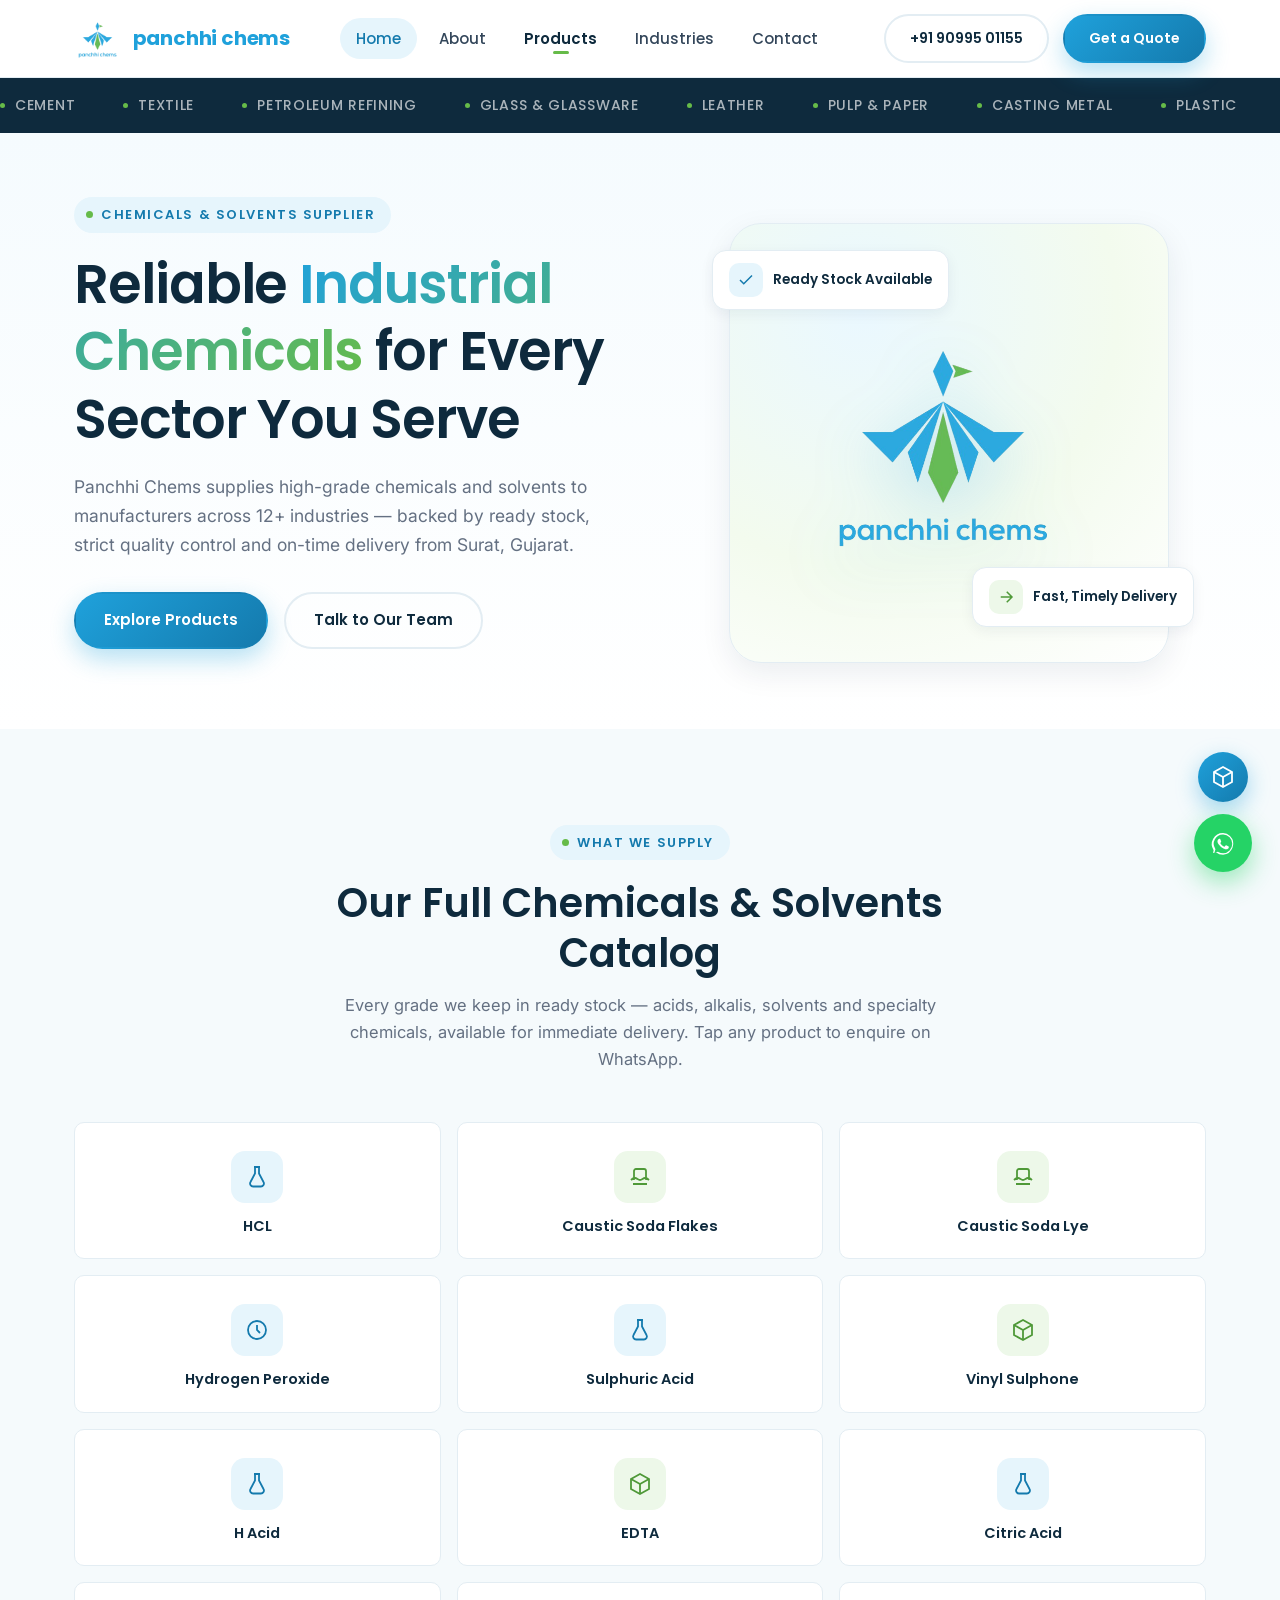
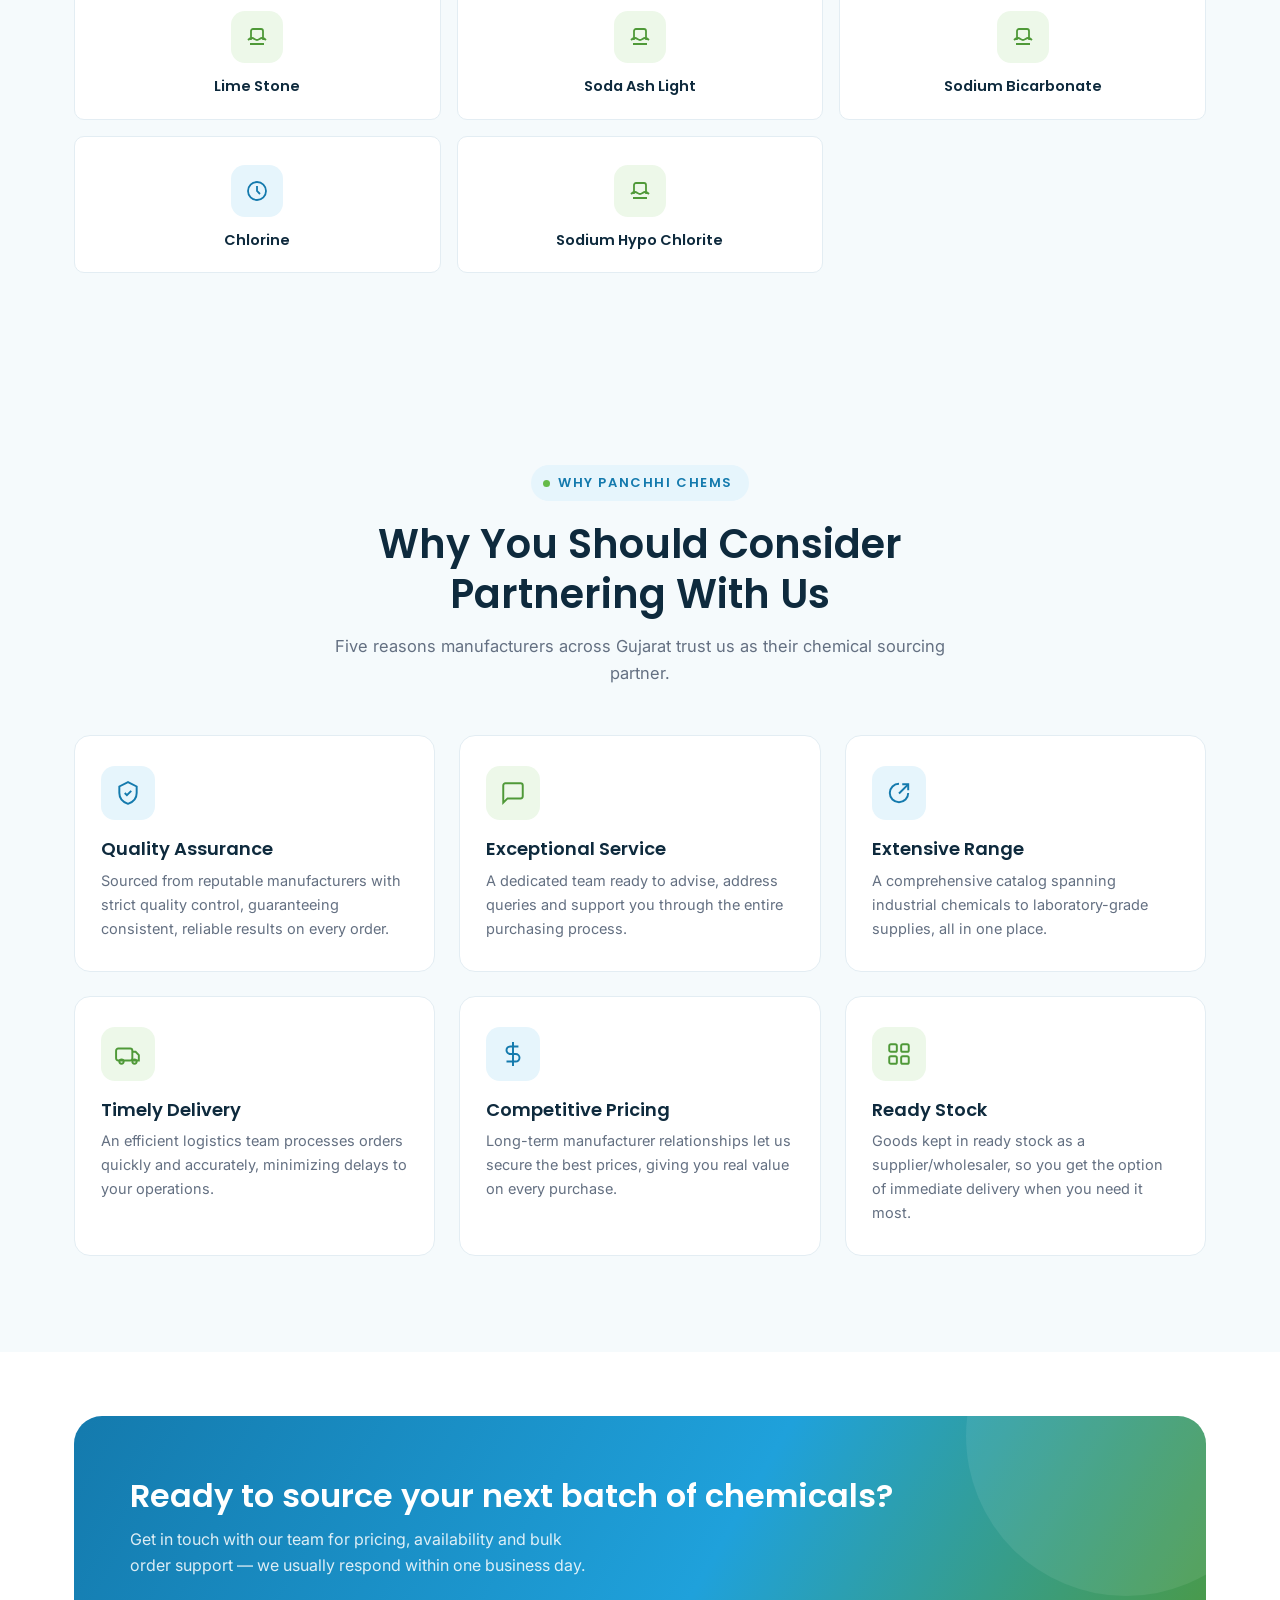
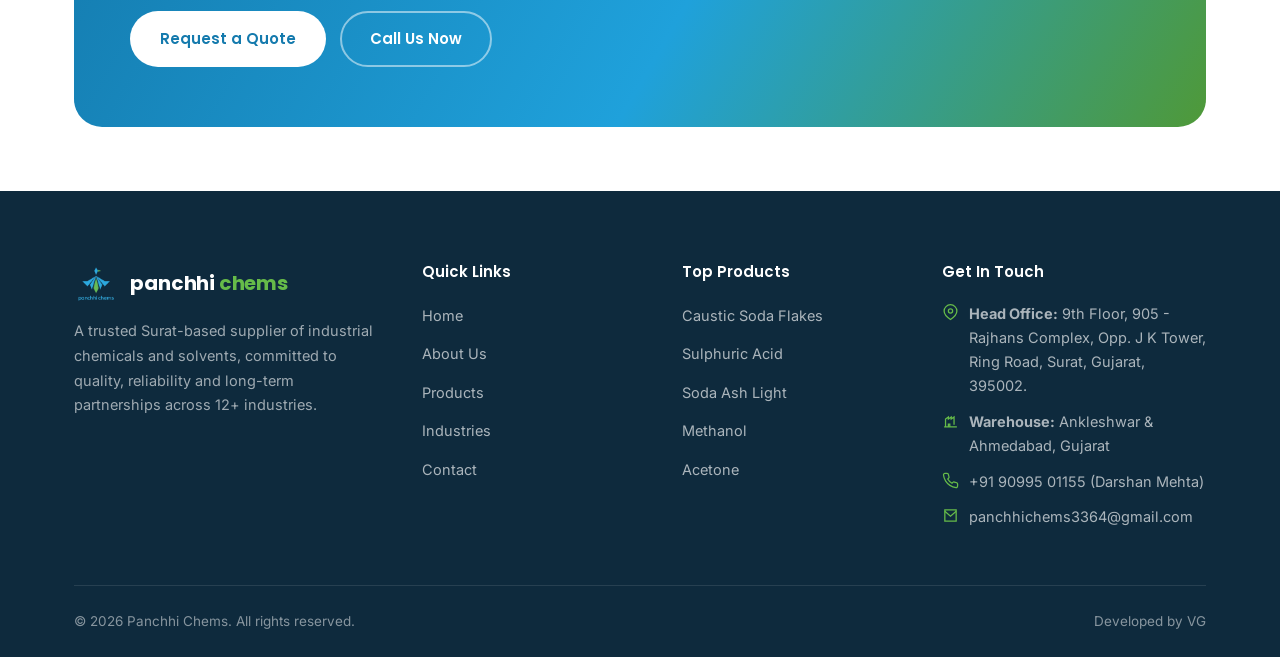
==== commit a9c82815: "Remove redundant View Full Catalog button from homepage The homepage already lists all products, so " ====
--- a/index.html
+++ b/index.html
@@ -134,9 +134,6 @@
         <svg viewBox="0 0 24 24" fill="none" stroke="currentColor" stroke-width="1.8"><path d="M3 15s2-2 4-2 3 2 5 2 3-2 5-2 4 2 4 2M5 19h14M6 15V6a2 2 0 0 1 2-2h8a2 2 0 0 1 2 2v9"/></svg>
       </div><span>Sodium Hypo Chlorite</span></a>
     </div>
-    <div style="text-align:center; margin-top:36px;">
-      <a href="/products/" class="btn btn-primary">View Full Catalog</a>
-    </div>
   </div>
 </section>
 
